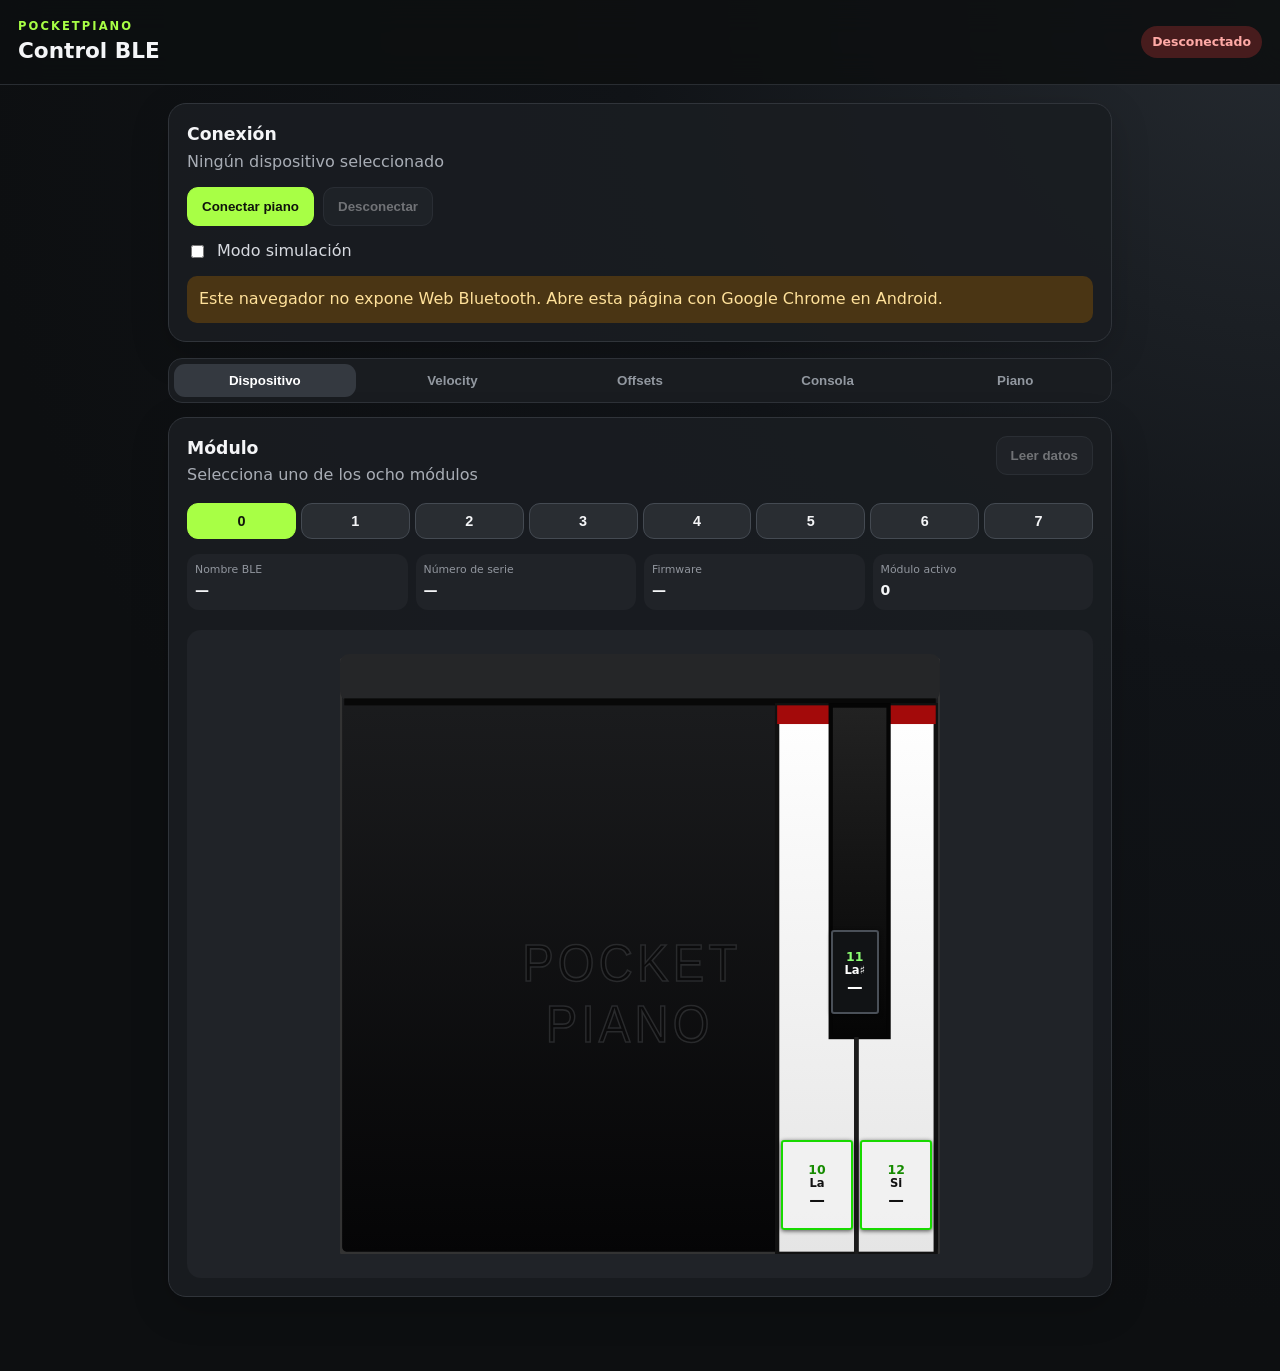
==== control/index.html @ 0e87c181 "Refresh app cache after velocity read fix" ====
<!doctype html>
<html lang="es">
<head>
  <meta charset="utf-8">
  <meta name="viewport" content="width=device-width,initial-scale=1,viewport-fit=cover">
  <meta http-equiv="Cache-Control" content="no-cache, no-store, must-revalidate">
  <meta http-equiv="Pragma" content="no-cache">
  <meta http-equiv="Expires" content="0">
  <meta name="theme-color" content="#15171a">
  <meta name="description" content="Configuración y diagnóstico de PocketPiano mediante Bluetooth LE">
  <link rel="manifest" href="manifest.webmanifest?v=20260716-23">
  <link rel="icon" href="icons/icon.svg?v=20260716-23" type="image/svg+xml">
  <link rel="stylesheet" href="styles.css?v=20260716-23">
  <link rel="stylesheet" href="key-overlay.css?v=20260716-23">
  <link rel="stylesheet" href="velocity-slider.css?v=20260716-23">
  <link rel="stylesheet" href="piano-fit.css?v=20260716-23">
  <link rel="stylesheet" href="piano-live.css?v=20260716-23">
  <title>PocketPiano Control</title>
</head>
<body>
<header class="topbar">
  <div><p class="eyebrow">POCKETPIANO</p><h1>Control BLE</h1></div>
  <span id="statusBadge" class="badge offline">Desconectado</span>
</header>
<main>
  <section class="card connection-card">
    <div><h2>Conexión</h2><p id="deviceInfo" class="muted">Ningún dispositivo seleccionado</p></div>
    <div class="button-row"><button id="connectBtn" class="primary">Conectar piano</button><button id="disconnectBtn" disabled>Desconectar</button></div>
    <label class="switch-row"><input id="simulatorToggle" type="checkbox"><span>Modo simulación</span></label>
    <div id="compatWarning" class="warning hidden"></div>
  </section>
  <nav class="tabs" aria-label="Secciones">
    <button class="tab active" data-tab="device">Dispositivo</button><button class="tab" data-tab="velocity">Velocity</button><button class="tab" data-tab="offsets">Offsets</button><button class="tab" data-tab="console">Consola</button><button class="tab" data-tab="piano">Piano</button>
  </nav>
  <section id="device" class="panel active">
    <div class="card">
      <div class="section-head"><div><h2>Módulo</h2><p class="muted">Selecciona uno de los ocho módulos</p></div><button id="readModuleBtn">Leer datos</button></div>
      <div id="moduleSelector" class="module-grid"><button class="module-button active">0</button><button class="module-button">1</button><button class="module-button">2</button><button class="module-button">3</button><button class="module-button">4</button><button class="module-button">5</button><button class="module-button">6</button><button class="module-button">7</button></div>
      <div class="info-grid">
        <div><span>Nombre BLE</span><strong id="deviceName">—</strong></div><div><span>Número de serie</span><strong id="serialNumber">—</strong></div><div><span>Firmware</span><strong id="firmwareVersion">—</strong></div><div><span>Módulo activo</span><strong id="activeModule">0</strong></div>
      </div>
      <figure class="module-octave">
        <div id="keyReadings" class="key-readings hidden" aria-label="Lecturas de las teclas del módulo"></div>
        <img id="moduleImage" src="assets/module-0.svg?v=20260716-23" width="600" height="600" alt="Módulo 0 PocketPiano">
      </figure>
    </div>
  </section>
  <section id="velocity" class="panel"><div class="card"><div class="section-head"><div><h2>Curvas de velocity</h2><p class="muted">Tiempos internos expresados en ms × 10 · rango 0–1200</p></div><div class="button-row"><button id="readVelocityBtn">Leer</button><button id="writeVelocityBtn" class="primary">Guardar</button></div></div><div class="velocity-wrap"><div><h3>Teclas blancas</h3><div id="whiteVelocity" class="field-list"></div></div><div><h3>Teclas negras</h3><div id="blackVelocity" class="field-list"></div></div></div></div></section>
  <section id="offsets" class="panel"><div class="card"><div class="section-head"><div><h2>Offset por tecla</h2><p class="muted">12 teclas del módulo seleccionado; rango entero de −32768 a 32767</p></div><div class="button-row"><button id="readOffsetsBtn">Leer</button><button id="writeOffsetsBtn" class="primary">Guardar</button></div></div><div id="offsetGrid" class="offset-grid"></div></div></section>
  <section id="console" class="panel"><div class="card"><div class="section-head"><div><h2>Consola BLE</h2><p class="muted">Registro de comandos y respuestas</p></div><button id="clearLogBtn">Limpiar</button></div><pre id="log"></pre></div></section>
  <section id="piano" class="panel"><div class="card"><div class="section-head"><div><h2>Piano completo</h2><p class="muted">Vista conjunta de los módulos 0 a 7 · iluminación MIDI en tiempo real</p></div></div><div class="piano-scroll"><div class="piano-modules"><figure class="piano-module"><figcaption>Módulo 0</figcaption><img src="assets/module-0.svg?v=20260716-23" alt="Módulo 0 PocketPiano"></figure><figure class="piano-module"><figcaption>Módulo 1</figcaption><img src="assets/module-octave.svg?v=20260716-23" alt="Módulo 1 PocketPiano"></figure><figure class="piano-module"><figcaption>Módulo 2</figcaption><img src="assets/module-octave.svg?v=20260716-23" alt="Módulo 2 PocketPiano"></figure><figure class="piano-module"><figcaption>Módulo 3</figcaption><img src="assets/module-octave.svg?v=20260716-23" alt="Módulo 3 PocketPiano"></figure><figure class="piano-module"><figcaption>Módulo 4</figcaption><img src="assets/module-octave.svg?v=20260716-23" alt="Módulo 4 PocketPiano"></figure><figure class="piano-module"><figcaption>Módulo 5</figcaption><img src="assets/module-octave.svg?v=20260716-23" alt="Módulo 5 PocketPiano"></figure><figure class="piano-module"><figcaption>Módulo 6</figcaption><img src="assets/module-octave.svg?v=20260716-23" alt="Módulo 6 PocketPiano"></figure><figure class="piano-module"><figcaption>Módulo 7</figcaption><img src="assets/module-octave.svg?v=20260716-23" alt="Módulo 7 PocketPiano"></figure></div></div></div></section>
</main>
<div id="toast" class="toast" role="status"></div>
<script src="piano-live.js?v=20260716-23"></script>
<script type="module" src="app-v3.js?v=20260716-23"></script>
</body>
</html>
---- control/styles.css ----
:root{font-family:Inter,system-ui,-apple-system,BlinkMacSystemFont,"Segoe UI",sans-serif;color:#f4f5f7;background:#0d0f11;line-height:1.4;font-synthesis:none}*{box-sizing:border-box}body{margin:0;min-height:100vh;background:radial-gradient(circle at top right,#252a30 0,#111418 35%,#0d0f11 70%);padding-bottom:40px}.topbar{position:sticky;top:0;z-index:5;display:flex;justify-content:space-between;align-items:center;padding:18px max(18px,env(safe-area-inset-left));background:rgba(13,15,17,.88);backdrop-filter:blur(16px);border-bottom:1px solid #292d32}.eyebrow{margin:0;color:#a8ff45;font-size:.72rem;font-weight:800;letter-spacing:.18em}.topbar h1{font-size:1.35rem;margin:2px 0 0}main{width:min(980px,100%);margin:auto;padding:18px}.card{background:rgba(26,29,33,.92);border:1px solid #30343a;border-radius:18px;padding:18px;box-shadow:0 12px 38px rgba(0,0,0,.18);margin-bottom:16px}.connection-card{display:grid;gap:14px}.muted{color:#a8adb5;margin:.25rem 0 0}.badge{font-size:.78rem;font-weight:750;padding:7px 11px;border-radius:999px}.badge.offline{color:#ffaaa6;background:#471c1d}.badge.online{color:#b9ff73;background:#213d17}.badge.busy{color:#ffe27c;background:#493c13}h2{font-size:1.08rem;margin:0}h3{margin:10px 0;color:#d8dbe0}.button-row{display:flex;gap:9px;flex-wrap:wrap}button{appearance:none;border:1px solid #444a52;border-radius:11px;background:#292d32;color:#f4f5f7;padding:11px 14px;font-weight:700;cursor:pointer}button:disabled{opacity:.4;cursor:not-allowed}button.primary{background:#a8ff45;color:#10140c;border-color:#a8ff45}.switch-row{display:flex;gap:10px;align-items:center;color:#d7dae0}.warning{padding:12px;border-radius:10px;background:#4a3514;color:#ffe19a}.hidden{display:none!important}.tabs{display:grid;grid-template-columns:repeat(5,1fr);gap:6px;margin-bottom:14px;background:#191c20;border:1px solid #2e3238;border-radius:14px;padding:5px}.tab{padding:9px 5px;border:0;background:transparent;color:#9298a0}.tab.active{background:#343940;color:#fff}.panel{display:none}.panel.active{display:block}.section-head{display:flex;justify-content:space-between;gap:16px;align-items:start;margin-bottom:17px}.module-grid{display:grid;grid-template-columns:repeat(8,minmax(0,1fr));gap:5px;margin:15px 0}.module-button{min-width:0;padding:9px 2px;font-size:.9rem}.module-button.active{background:#a8ff45;color:#10140c;border-color:#a8ff45}.info-grid{display:grid;grid-template-columns:repeat(4,minmax(0,1fr));gap:8px}.info-grid div{min-width:0;background:#202328;border-radius:12px;padding:10px 8px}.info-grid span{display:block;color:#91969e;font-size:.68rem;line-height:1.15;white-space:nowrap}.info-grid strong{display:block;margin-top:4px;overflow:hidden;text-overflow:ellipsis;white-space:nowrap;font-size:.88rem}.module-octave{margin:20px 0 0;display:flex;flex-direction:column;justify-content:center;align-items:center;padding:24px;background:#202328;border-radius:14px;overflow:hidden}.key-readings{width:min(100%,600px);display:grid;grid-template-columns:repeat(12,minmax(0,1fr));gap:3px;margin-bottom:10px}.key-reading{min-width:0;display:flex;flex-direction:column;align-items:center;justify-content:center;padding:5px 1px;border-radius:7px;background:#2b2f35;border:1px solid #3b4149;text-align:center}.key-reading strong{font-size:.72rem;line-height:1;color:#a8ff45}.key-reading span{font-size:.66rem;line-height:1.15;margin-top:3px;white-space:nowrap}.key-reading output{font-size:.68rem;line-height:1.1;margin-top:3px;color:#fff;font-variant-numeric:tabular-nums;overflow:hidden;text-overflow:ellipsis;max-width:100%}.key-reading.black-note{background:#121417;border-color:#4a5058}.module-octave img{display:block;width:600px;max-width:100%;height:600px;max-height:none;aspect-ratio:1/1;object-fit:contain}.velocity-wrap{display:grid;grid-template-columns:1fr;gap:24px}.field-list{display:grid;gap:8px}.number-field{display:grid;grid-template-columns:1fr 110px;align-items:center;gap:10px;background:#202328;padding:9px 11px;border-radius:11px}.number-field label{font-size:.9rem}.number-field small{display:block;color:#878d95}.number-field input,.offset-item input{width:100%;border:1px solid #454b53;background:#121518;color:#fff;border-radius:8px;padding:9px;font-size:1rem;text-align:right}.offset-grid{display:grid;grid-template-columns:repeat(3,1fr);gap:9px}.offset-item{background:#202328;border-radius:11px;padding:10px}.offset-item label{display:flex;justify-content:space-between;margin-bottom:7px}.offset-item output{color:#939aa3}.piano-scroll{overflow-x:auto;padding-bottom:8px}.piano-modules{display:grid;grid-template-columns:repeat(8,minmax(150px,1fr));gap:8px;min-width:1260px}.piano-module{margin:0;background:#202328;border:1px solid #343941;border-radius:12px;padding:8px}.piano-module figcaption{text-align:center;font-weight:800;margin-bottom:6px;color:#a8ff45}.piano-module img{display:block;width:100%;aspect-ratio:1/1;object-fit:contain}pre{white-space:pre-wrap;overflow:auto;min-height:250px;max-height:55vh;background:#080a0c;border-radius:12px;padding:14px;color:#b9ff73;font-size:.8rem}.toast{position:fixed;bottom:20px;left:50%;transform:translate(-50%,100px);background:#f6f7f8;color:#111;padding:11px 16px;border-radius:12px;box-shadow:0 10px 30px #0008;opacity:0;transition:.25s;z-index:10;max-width:90%;text-align:center}.toast.show{transform:translate(-50%,0);opacity:1}@media(max-width:700px){.offset-grid{grid-template-columns:repeat(2,1fr)}.section-head{display:grid}.tabs{position:sticky;top:83px;z-index:4}.tab{font-size:.72rem;padding:8px 2px}.module-grid{grid-template-columns:repeat(8,minmax(0,1fr));gap:3px}.module-button{padding:8px 0;font-size:.82rem;border-radius:8px}.info-grid{grid-template-columns:repeat(4,minmax(0,1fr));gap:4px}.info-grid div{padding:8px 4px;border-radius:8px}.info-grid span{font-size:.58rem}.info-grid strong{font-size:.74rem}.module-octave{padding:10px}.module-octave img{width:600px;height:auto;max-width:100%}.key-readings{width:min(100%,600px);gap:2px;margin-bottom:7px}.key-reading{padding:4px 0;border-radius:5px}.key-reading strong{font-size:.61rem}.key-reading span{font-size:.54rem}.key-reading output{font-size:.56rem}.piano-modules{grid-template-columns:repeat(8,135px);min-width:1136px}}
/* Velocity: dos filas horizontales, valor arriba y textos debajo */
.velocity-wrap>div{min-width:0;overflow:hidden}.velocity-wrap h3{margin-bottom:10px}.velocity-wrap .field-list{grid-template-columns:repeat(9,minmax(82px,1fr));gap:8px;overflow-x:auto;padding-bottom:6px}.velocity-wrap .number-field{display:flex;flex-direction:column;align-items:stretch;justify-content:flex-start;gap:7px;min-width:82px;padding:8px 6px;text-align:center}.velocity-wrap .number-field input{order:-1;width:100%;text-align:center;padding:10px 4px;font-weight:800}.velocity-wrap .number-field label{font-size:.72rem;line-height:1.15;text-align:center}.velocity-wrap .number-field small{margin-top:3px;font-size:.65rem;line-height:1.1}@media(max-width:700px){.velocity-wrap .field-list{grid-template-columns:repeat(9,82px)}.velocity-wrap .number-field{min-width:82px}}
---- control/key-overlay.css ----
.module-octave{position:relative}
.key-readings{position:absolute;z-index:2;left:50%;top:50%;transform:translate(-50%,-50%);width:min(calc(100% - 48px),600px);height:auto;aspect-ratio:1/1;display:block;margin:0;pointer-events:none}
.key-reading{position:absolute;display:flex;flex-direction:column;align-items:center;justify-content:center;gap:2px;padding:3px 2px;border:2px solid #18d900;border-radius:3px;background:rgba(16,18,20,.84);color:#fff;text-align:center;box-shadow:0 1px 4px rgba(0,0,0,.65);overflow:hidden}
.key-reading strong,.key-reading span,.key-reading output{display:block;margin:0;max-width:100%;overflow:hidden;text-overflow:ellipsis;white-space:nowrap;line-height:1;font-variant-numeric:tabular-nums}
.key-reading strong{font-size:clamp(.52rem,1.5vw,.78rem);font-weight:800;color:#8cff73}
.key-reading span{font-size:clamp(.5rem,1.35vw,.72rem);font-weight:700}
.key-reading output{font-size:clamp(.62rem,1.8vw,.98rem);font-weight:850;color:#fff}
.key-reading.white-note{top:81%;width:12%;height:15%;background:rgba(242,242,242,.9);color:#111}
.key-reading.white-note strong{color:#168b00}
.key-reading.white-note output{color:#111}
.key-reading.black-note{top:46%;width:8%;height:14%;background:rgba(18,20,22,.92)}
.key-reading:nth-child(1){left:2.5%}
.key-reading:nth-child(2){left:12%}
.key-reading:nth-child(3){left:16.5%}
.key-reading:nth-child(4){left:26%}
.key-reading:nth-child(5){left:30.5%}
.key-reading:nth-child(6){left:44.5%}
.key-reading:nth-child(7){left:54%}
.key-reading:nth-child(8){left:58.5%}
.key-reading:nth-child(9){left:68%}
.key-reading:nth-child(10){left:72.5%}
.key-reading:nth-child(11){left:82%}
.key-reading:nth-child(12){left:86.5%}
.key-readings.module-zero .key-reading[data-key="10"]{left:73.5%;top:81%;width:12%;height:15%}
.key-readings.module-zero .key-reading[data-key="11"]{left:81.8%;top:46%;width:8%;height:14%}
.key-readings.module-zero .key-reading[data-key="12"]{left:86.7%;top:81%;width:12%;height:15%}
@media(max-width:700px){.key-readings{width:min(calc(100% - 20px),600px)}.key-reading{border-width:1px;gap:1px;padding:2px 1px}.key-reading strong{font-size:clamp(.42rem,2vw,.62rem)}.key-reading span{font-size:clamp(.4rem,1.8vw,.58rem)}.key-reading output{font-size:clamp(.5rem,2.25vw,.72rem)}}
---- control/velocity-slider.css ----
.velocity-wrap .number-field.with-slider{min-height:270px;justify-content:flex-end}.velocity-slider-wrap{height:150px;display:flex;align-items:center;justify-content:center;margin-bottom:2px}.velocity-slider{width:138px;height:30px;transform:rotate(-90deg);accent-color:#a8ff45;cursor:pointer}.velocity-slider::-webkit-slider-runnable-track{height:7px;border-radius:999px;background:#111418;border:1px solid #4c535c}.velocity-slider::-webkit-slider-thumb{-webkit-appearance:none;appearance:none;width:30px;height:18px;margin-top:-6px;border-radius:5px;border:2px solid #101215;background:linear-gradient(#f7f9fb,#aeb6bf);box-shadow:0 2px 5px #0009}.velocity-slider::-moz-range-track{height:7px;border-radius:999px;background:#111418;border:1px solid #4c535c}.velocity-slider::-moz-range-thumb{width:30px;height:18px;border-radius:5px;border:2px solid #101215;background:linear-gradient(#f7f9fb,#aeb6bf);box-shadow:0 2px 5px #0009}.velocity-wrap .number-field.with-slider>input[type=number]{order:0}@media(max-width:700px){.velocity-wrap .number-field.with-slider{min-height:250px}.velocity-slider-wrap{height:135px}.velocity-slider{width:124px}}
---- control/piano-fit.css ----
.piano-scroll{overflow-x:hidden;padding-bottom:0;width:100%}
.piano-modules{display:grid;grid-template-columns:repeat(8,minmax(0,1fr));gap:clamp(2px,.7vw,8px);min-width:0;width:100%}
.piano-module{min-width:0;padding:clamp(2px,.6vw,8px);border-radius:clamp(4px,.8vw,12px)}
.piano-module figcaption{margin-bottom:clamp(2px,.5vw,6px);font-size:clamp(.45rem,1.15vw,.85rem);white-space:nowrap;overflow:hidden;text-overflow:ellipsis}
.piano-module img{display:block;width:100%;height:auto;aspect-ratio:1/1;object-fit:contain}
@media(max-width:700px){.piano-modules{grid-template-columns:repeat(8,minmax(0,1fr));gap:2px;min-width:0}.piano-module{padding:2px;border-radius:5px}.piano-module figcaption{font-size:.48rem;margin-bottom:2px}}
---- control/piano-live.css ----
.piano-module{position:relative}.piano-key-layer{position:absolute;left:clamp(2px,.6vw,8px);right:clamp(2px,.6vw,8px);top:calc(clamp(.45rem,1.15vw,.85rem) + clamp(12px,2vw,22px));bottom:clamp(2px,.6vw,8px);display:grid;grid-template-columns:repeat(12,minmax(0,1fr));z-index:2;pointer-events:auto}.piano-module:first-child .piano-key-layer{grid-template-columns:repeat(3,minmax(0,1fr));left:58%;right:clamp(2px,.6vw,8px)}.piano-live-key{position:relative;min-width:0;height:100%;padding:0;border:0;border-radius:0;background:transparent;opacity:0;cursor:pointer;touch-action:none}.piano-live-key.active{opacity:calc(.42 + var(--midi-strength,.6)*.5);background:rgba(168,255,69,.72);box-shadow:0 0 calc(5px + 8px*var(--midi-strength,.6)) #a8ff45,0 0 calc(12px + 18px*var(--midi-strength,.6)) rgba(168,255,69,.9);animation:piano-key-pulse .5s ease-in-out infinite alternate}.piano-live-key.black.active{background:rgba(84,220,255,.78);box-shadow:0 0 calc(5px + 8px*var(--midi-strength,.6)) #54dcff,0 0 calc(12px + 18px*var(--midi-strength,.6)) rgba(84,220,255,.95)}.key-reading{transition:background-color .08s ease,box-shadow .08s ease,transform .08s ease}.key-reading.midi-active{background:rgba(168,255,69,calc(.2 + var(--midi-strength,.6)*.45));box-shadow:0 0 calc(5px + 10px*var(--midi-strength,.6)) rgba(168,255,69,.9);transform:translateY(-2px)}.key-reading.black-note.midi-active{background:rgba(84,220,255,calc(.24 + var(--midi-strength,.6)*.48));box-shadow:0 0 calc(5px + 10px*var(--midi-strength,.6)) rgba(84,220,255,.95)}.key-reading.midi-active output{font-weight:800;filter:brightness(1.25)}@keyframes piano-key-pulse{from{filter:brightness(1)}to{filter:brightness(1.35)}}@media(max-width:700px){.piano-key-layer{left:2px;right:2px;top:calc(.48rem + 8px);bottom:2px}.piano-module:first-child .piano-key-layer{left:58%;right:2px}.piano-live-key.active{box-shadow:0 0 4px #a8ff45,0 0 8px rgba(168,255,69,.8)}}
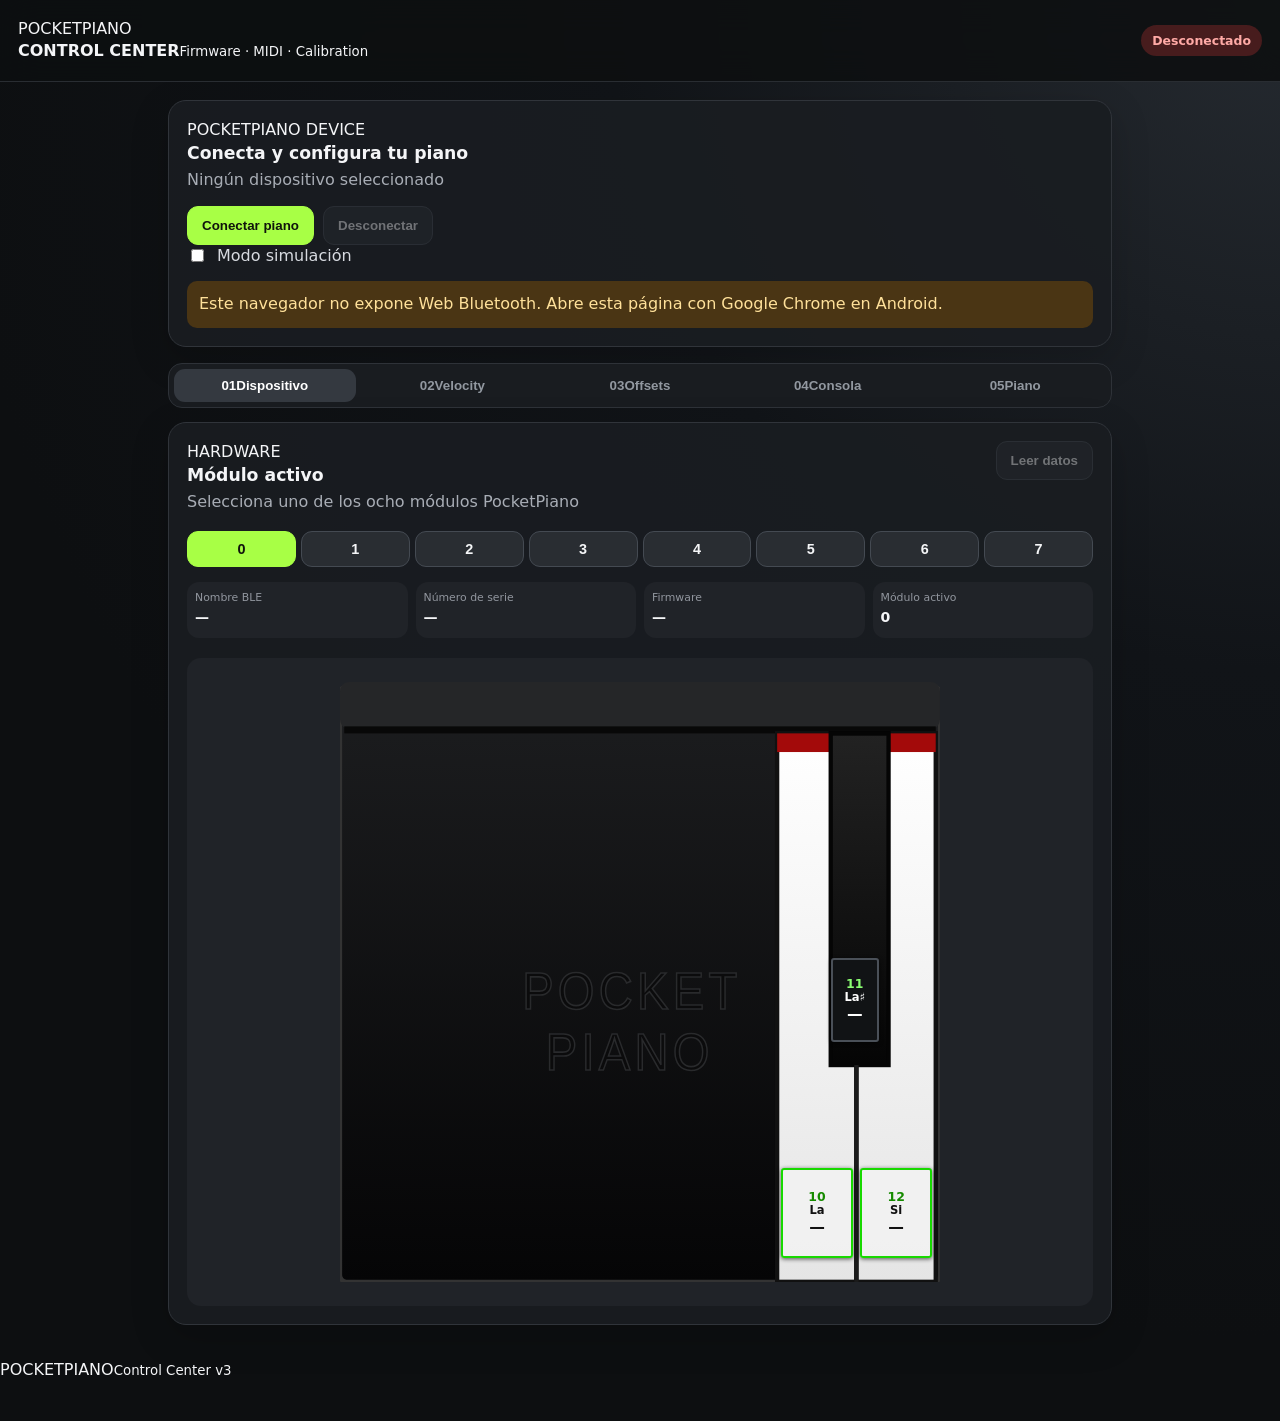
==== commit 0ec95f38: "Create PocketPiano branded v3 interface" ====
--- a/control/index.html
+++ b/control/index.html
@@ -6,52 +6,47 @@
   <meta http-equiv="Cache-Control" content="no-cache, no-store, must-revalidate">
   <meta http-equiv="Pragma" content="no-cache">
   <meta http-equiv="Expires" content="0">
-  <meta name="theme-color" content="#15171a">
-  <meta name="description" content="Configuración y diagnóstico de PocketPiano mediante Bluetooth LE">
-  <link rel="manifest" href="manifest.webmanifest?v=20260716-23">
-  <link rel="icon" href="icons/icon.svg?v=20260716-23" type="image/svg+xml">
-  <link rel="stylesheet" href="styles.css?v=20260716-23">
-  <link rel="stylesheet" href="key-overlay.css?v=20260716-23">
-  <link rel="stylesheet" href="velocity-slider.css?v=20260716-23">
-  <link rel="stylesheet" href="piano-fit.css?v=20260716-23">
-  <link rel="stylesheet" href="piano-live.css?v=20260716-23">
-  <title>PocketPiano Control</title>
+  <meta name="theme-color" content="#050505">
+  <meta name="description" content="PocketPiano Control Center · configuración, calibración y diagnóstico Bluetooth LE">
+  <link rel="manifest" href="manifest.webmanifest?v=20260717-v3">
+  <link rel="icon" href="icons/icon.svg?v=20260717-v3" type="image/svg+xml">
+  <link rel="stylesheet" href="styles.css?v=20260717-v3">
+  <link rel="stylesheet" href="key-overlay.css?v=20260717-v3">
+  <link rel="stylesheet" href="velocity-slider.css?v=20260717-v3">
+  <link rel="stylesheet" href="piano-fit.css?v=20260717-v3">
+  <link rel="stylesheet" href="piano-live.css?v=20260717-v3">
+  <title>PocketPiano Control Center</title>
 </head>
 <body>
 <header class="topbar">
-  <div><p class="eyebrow">POCKETPIANO</p><h1>Control BLE</h1></div>
+  <div class="brand-lockup" aria-label="PocketPiano">
+    <div class="brand-wordmark"><span>POCKET</span><span>PIANO</span></div>
+    <div class="brand-copy"><strong>CONTROL CENTER</strong><small>Firmware · MIDI · Calibration</small></div>
+  </div>
   <span id="statusBadge" class="badge offline">Desconectado</span>
 </header>
 <main>
-  <section class="card connection-card">
-    <div><h2>Conexión</h2><p id="deviceInfo" class="muted">Ningún dispositivo seleccionado</p></div>
-    <div class="button-row"><button id="connectBtn" class="primary">Conectar piano</button><button id="disconnectBtn" disabled>Desconectar</button></div>
-    <label class="switch-row"><input id="simulatorToggle" type="checkbox"><span>Modo simulación</span></label>
+  <section class="card connection-card hero-card">
+    <div class="connection-copy"><span class="section-kicker">POCKETPIANO DEVICE</span><h2>Conecta y configura tu piano</h2><p id="deviceInfo" class="muted">Ningún dispositivo seleccionado</p></div>
+    <div class="connection-actions"><div class="button-row"><button id="connectBtn" class="primary">Conectar piano</button><button id="disconnectBtn" disabled>Desconectar</button></div><label class="switch-row"><input id="simulatorToggle" type="checkbox"><span>Modo simulación</span></label></div>
     <div id="compatWarning" class="warning hidden"></div>
   </section>
   <nav class="tabs" aria-label="Secciones">
-    <button class="tab active" data-tab="device">Dispositivo</button><button class="tab" data-tab="velocity">Velocity</button><button class="tab" data-tab="offsets">Offsets</button><button class="tab" data-tab="console">Consola</button><button class="tab" data-tab="piano">Piano</button>
+    <button class="tab active" data-tab="device"><span>01</span>Dispositivo</button>
+    <button class="tab" data-tab="velocity"><span>02</span>Velocity</button>
+    <button class="tab" data-tab="offsets"><span>03</span>Offsets</button>
+    <button class="tab" data-tab="console"><span>04</span>Consola</button>
+    <button class="tab" data-tab="piano"><span>05</span>Piano</button>
   </nav>
-  <section id="device" class="panel active">
-    <div class="card">
-      <div class="section-head"><div><h2>Módulo</h2><p class="muted">Selecciona uno de los ocho módulos</p></div><button id="readModuleBtn">Leer datos</button></div>
-      <div id="moduleSelector" class="module-grid"><button class="module-button active">0</button><button class="module-button">1</button><button class="module-button">2</button><button class="module-button">3</button><button class="module-button">4</button><button class="module-button">5</button><button class="module-button">6</button><button class="module-button">7</button></div>
-      <div class="info-grid">
-        <div><span>Nombre BLE</span><strong id="deviceName">—</strong></div><div><span>Número de serie</span><strong id="serialNumber">—</strong></div><div><span>Firmware</span><strong id="firmwareVersion">—</strong></div><div><span>Módulo activo</span><strong id="activeModule">0</strong></div>
-      </div>
-      <figure class="module-octave">
-        <div id="keyReadings" class="key-readings hidden" aria-label="Lecturas de las teclas del módulo"></div>
-        <img id="moduleImage" src="assets/module-0.svg?v=20260716-23" width="600" height="600" alt="Módulo 0 PocketPiano">
-      </figure>
-    </div>
-  </section>
-  <section id="velocity" class="panel"><div class="card"><div class="section-head"><div><h2>Curvas de velocity</h2><p class="muted">Tiempos internos expresados en ms × 10 · rango 0–1200</p></div><div class="button-row"><button id="readVelocityBtn">Leer</button><button id="writeVelocityBtn" class="primary">Guardar</button></div></div><div class="velocity-wrap"><div><h3>Teclas blancas</h3><div id="whiteVelocity" class="field-list"></div></div><div><h3>Teclas negras</h3><div id="blackVelocity" class="field-list"></div></div></div></div></section>
-  <section id="offsets" class="panel"><div class="card"><div class="section-head"><div><h2>Offset por tecla</h2><p class="muted">12 teclas del módulo seleccionado; rango entero de −32768 a 32767</p></div><div class="button-row"><button id="readOffsetsBtn">Leer</button><button id="writeOffsetsBtn" class="primary">Guardar</button></div></div><div id="offsetGrid" class="offset-grid"></div></div></section>
-  <section id="console" class="panel"><div class="card"><div class="section-head"><div><h2>Consola BLE</h2><p class="muted">Registro de comandos y respuestas</p></div><button id="clearLogBtn">Limpiar</button></div><pre id="log"></pre></div></section>
-  <section id="piano" class="panel"><div class="card"><div class="section-head"><div><h2>Piano completo</h2><p class="muted">Vista conjunta de los módulos 0 a 7 · iluminación MIDI en tiempo real</p></div></div><div class="piano-scroll"><div class="piano-modules"><figure class="piano-module"><figcaption>Módulo 0</figcaption><img src="assets/module-0.svg?v=20260716-23" alt="Módulo 0 PocketPiano"></figure><figure class="piano-module"><figcaption>Módulo 1</figcaption><img src="assets/module-octave.svg?v=20260716-23" alt="Módulo 1 PocketPiano"></figure><figure class="piano-module"><figcaption>Módulo 2</figcaption><img src="assets/module-octave.svg?v=20260716-23" alt="Módulo 2 PocketPiano"></figure><figure class="piano-module"><figcaption>Módulo 3</figcaption><img src="assets/module-octave.svg?v=20260716-23" alt="Módulo 3 PocketPiano"></figure><figure class="piano-module"><figcaption>Módulo 4</figcaption><img src="assets/module-octave.svg?v=20260716-23" alt="Módulo 4 PocketPiano"></figure><figure class="piano-module"><figcaption>Módulo 5</figcaption><img src="assets/module-octave.svg?v=20260716-23" alt="Módulo 5 PocketPiano"></figure><figure class="piano-module"><figcaption>Módulo 6</figcaption><img src="assets/module-octave.svg?v=20260716-23" alt="Módulo 6 PocketPiano"></figure><figure class="piano-module"><figcaption>Módulo 7</figcaption><img src="assets/module-octave.svg?v=20260716-23" alt="Módulo 7 PocketPiano"></figure></div></div></div></section>
+  <section id="device" class="panel active"><div class="card"><div class="section-head"><div><span class="section-kicker">HARDWARE</span><h2>Módulo activo</h2><p class="muted">Selecciona uno de los ocho módulos PocketPiano</p></div><button id="readModuleBtn">Leer datos</button></div><div id="moduleSelector" class="module-grid"><button class="module-button active">0</button><button class="module-button">1</button><button class="module-button">2</button><button class="module-button">3</button><button class="module-button">4</button><button class="module-button">5</button><button class="module-button">6</button><button class="module-button">7</button></div><div class="info-grid"><div><span>Nombre BLE</span><strong id="deviceName">—</strong></div><div><span>Número de serie</span><strong id="serialNumber">—</strong></div><div><span>Firmware</span><strong id="firmwareVersion">—</strong></div><div><span>Módulo activo</span><strong id="activeModule">0</strong></div></div><figure class="module-octave"><div id="keyReadings" class="key-readings hidden" aria-label="Lecturas de las teclas del módulo"></div><img id="moduleImage" src="assets/module-0.svg?v=20260717-v3" width="600" height="600" alt="Módulo 0 PocketPiano"></figure></div></section>
+  <section id="velocity" class="panel"><div class="card"><div class="section-head"><div><span class="section-kicker">RESPONSE CURVE</span><h2>Curvas de velocity</h2><p class="muted">Tiempos internos en ms × 10 · rango 0–1200</p></div><div class="button-row"><button id="readVelocityBtn">Leer</button><button id="writeVelocityBtn" class="primary">Guardar</button></div></div><div class="velocity-wrap"><div><h3>Teclas blancas</h3><div id="whiteVelocity" class="field-list"></div></div><div><h3>Teclas negras</h3><div id="blackVelocity" class="field-list"></div></div></div></div></section>
+  <section id="offsets" class="panel"><div class="card"><div class="section-head"><div><span class="section-kicker">CALIBRATION</span><h2>Offset por tecla</h2><p class="muted">12 teclas del módulo seleccionado</p></div><div class="button-row"><button id="readOffsetsBtn">Leer</button><button id="writeOffsetsBtn" class="primary">Guardar</button></div></div><div id="offsetGrid" class="offset-grid"></div></div></section>
+  <section id="console" class="panel"><div class="card console-card"><div class="section-head"><div><span class="section-kicker">DIAGNOSTICS</span><h2>Consola BLE</h2><p class="muted">Registro en tiempo real de comandos y respuestas</p></div><div class="button-row"><button id="consoleReadVelocityBtn" onclick="document.getElementById('readVelocityBtn').click()">Leer Velocity</button><button id="clearLogBtn">Limpiar</button></div></div><pre id="log"></pre></div></section>
+  <section id="piano" class="panel"><div class="card"><div class="section-head"><div><span class="section-kicker">LIVE MIDI</span><h2>Piano completo</h2><p class="muted">Módulos 0 a 7 · iluminación MIDI en tiempo real</p></div></div><div class="piano-scroll"><div class="piano-modules"><figure class="piano-module"><figcaption>Módulo 0</figcaption><img src="assets/module-0.svg?v=20260717-v3" alt="Módulo 0 PocketPiano"></figure><figure class="piano-module"><figcaption>Módulo 1</figcaption><img src="assets/module-octave.svg?v=20260717-v3" alt="Módulo 1 PocketPiano"></figure><figure class="piano-module"><figcaption>Módulo 2</figcaption><img src="assets/module-octave.svg?v=20260717-v3" alt="Módulo 2 PocketPiano"></figure><figure class="piano-module"><figcaption>Módulo 3</figcaption><img src="assets/module-octave.svg?v=20260717-v3" alt="Módulo 3 PocketPiano"></figure><figure class="piano-module"><figcaption>Módulo 4</figcaption><img src="assets/module-octave.svg?v=20260717-v3" alt="Módulo 4 PocketPiano"></figure><figure class="piano-module"><figcaption>Módulo 5</figcaption><img src="assets/module-octave.svg?v=20260717-v3" alt="Módulo 5 PocketPiano"></figure><figure class="piano-module"><figcaption>Módulo 6</figcaption><img src="assets/module-octave.svg?v=20260717-v3" alt="Módulo 6 PocketPiano"></figure><figure class="piano-module"><figcaption>Módulo 7</figcaption><img src="assets/module-octave.svg?v=20260717-v3" alt="Módulo 7 PocketPiano"></figure></div></div></div></section>
 </main>
+<footer class="app-footer"><span>POCKETPIANO</span><small>Control Center v3</small></footer>
 <div id="toast" class="toast" role="status"></div>
-<script src="piano-live.js?v=20260716-23"></script>
-<script type="module" src="app-v3.js?v=20260716-23"></script>
+<script src="piano-live.js?v=20260717-v3"></script>
+<script type="module" src="app-v3.js?v=20260717-v3"></script>
 </body>
 </html>
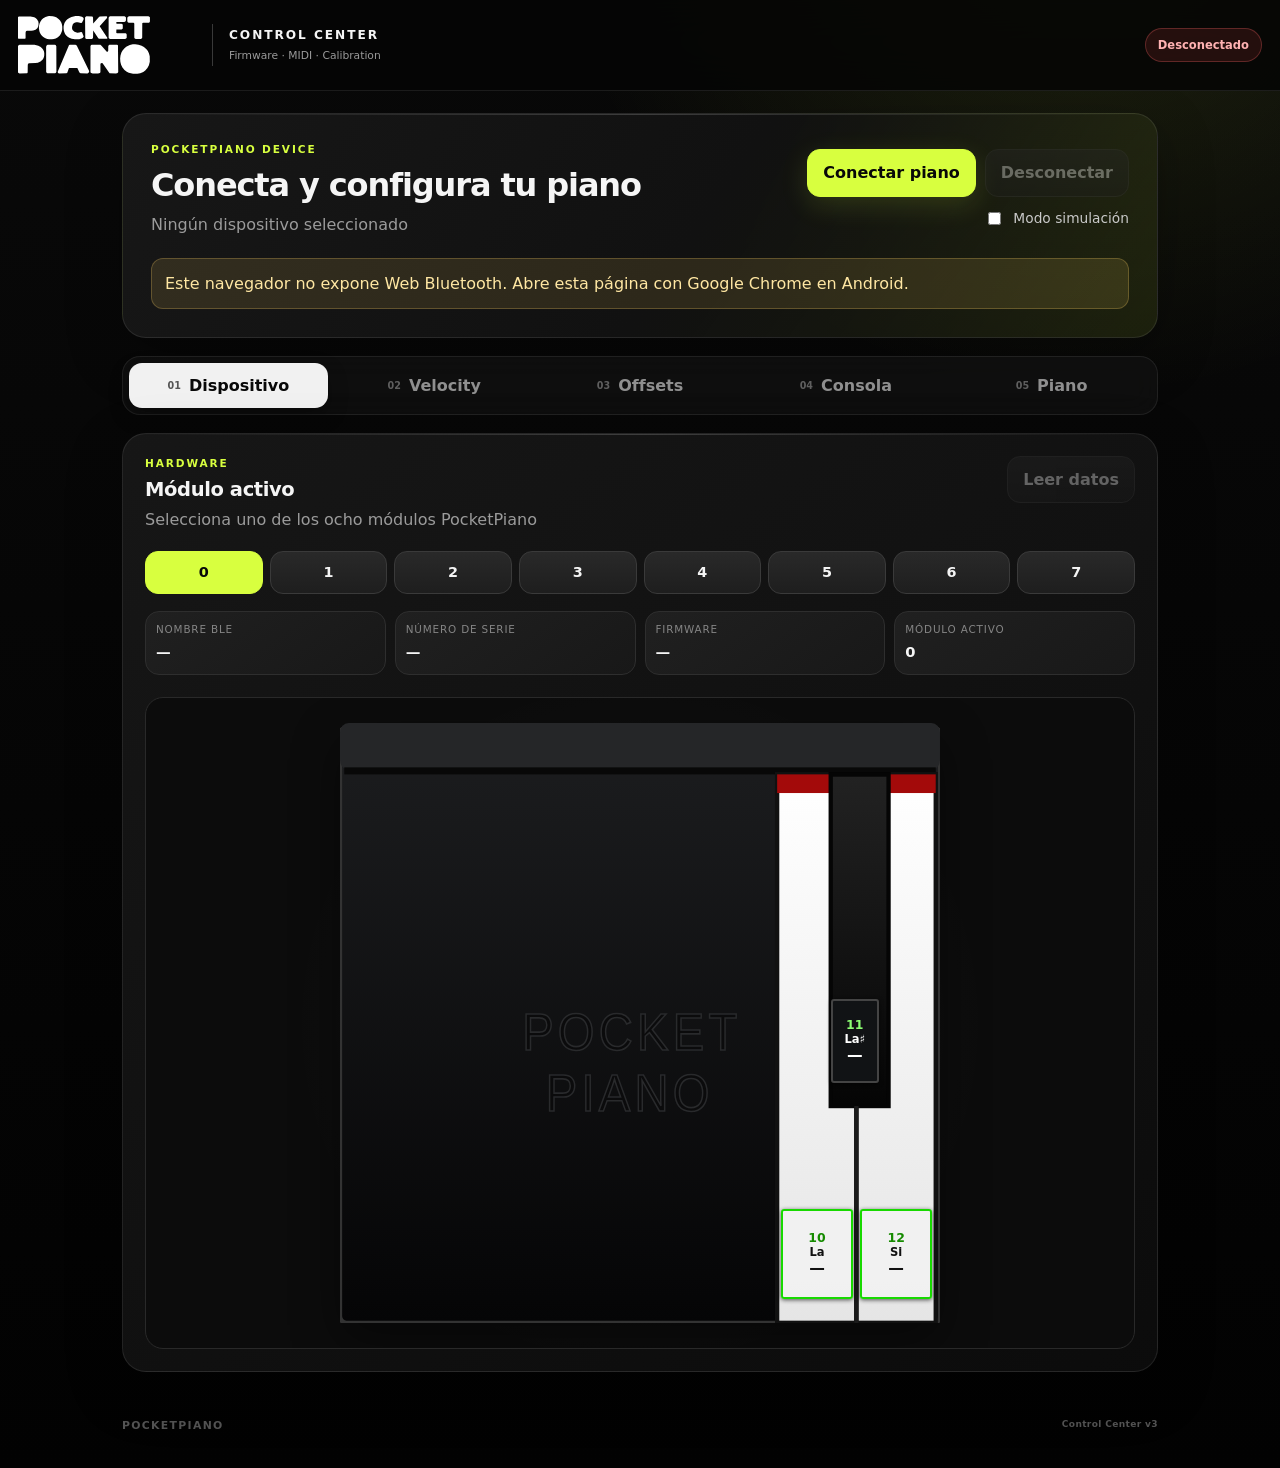
==== commit 934572f7: "Use optimized PocketPiano logo in v3 header" ====
--- a/control/index.html
+++ b/control/index.html
@@ -8,19 +8,20 @@
   <meta http-equiv="Expires" content="0">
   <meta name="theme-color" content="#050505">
   <meta name="description" content="PocketPiano Control Center · configuración, calibración y diagnóstico Bluetooth LE">
-  <link rel="manifest" href="manifest.webmanifest?v=20260717-v3">
-  <link rel="icon" href="icons/icon.svg?v=20260717-v3" type="image/svg+xml">
-  <link rel="stylesheet" href="styles.css?v=20260717-v3">
-  <link rel="stylesheet" href="key-overlay.css?v=20260717-v3">
-  <link rel="stylesheet" href="velocity-slider.css?v=20260717-v3">
-  <link rel="stylesheet" href="piano-fit.css?v=20260717-v3">
-  <link rel="stylesheet" href="piano-live.css?v=20260717-v3">
+  <link rel="manifest" href="manifest.webmanifest?v=20260717-v3-logo1">
+  <link rel="icon" href="icons/icon.svg?v=20260717-v3-logo1" type="image/svg+xml">
+  <link rel="stylesheet" href="styles.css?v=20260717-v3-logo1">
+  <link rel="stylesheet" href="logo-brand.css?v=20260717-v3-logo1">
+  <link rel="stylesheet" href="key-overlay.css?v=20260717-v3-logo1">
+  <link rel="stylesheet" href="velocity-slider.css?v=20260717-v3-logo1">
+  <link rel="stylesheet" href="piano-fit.css?v=20260717-v3-logo1">
+  <link rel="stylesheet" href="piano-live.css?v=20260717-v3-logo1">
   <title>PocketPiano Control Center</title>
 </head>
 <body>
 <header class="topbar">
   <div class="brand-lockup" aria-label="PocketPiano">
-    <div class="brand-wordmark"><span>POCKET</span><span>PIANO</span></div>
+    <img class="brand-logo" src="assets/pocketpiano-logo.svg?v=20260717-v3-logo1" alt="PocketPiano">
     <div class="brand-copy"><strong>CONTROL CENTER</strong><small>Firmware · MIDI · Calibration</small></div>
   </div>
   <span id="statusBadge" class="badge offline">Desconectado</span>
@@ -38,15 +39,15 @@
     <button class="tab" data-tab="console"><span>04</span>Consola</button>
     <button class="tab" data-tab="piano"><span>05</span>Piano</button>
   </nav>
-  <section id="device" class="panel active"><div class="card"><div class="section-head"><div><span class="section-kicker">HARDWARE</span><h2>Módulo activo</h2><p class="muted">Selecciona uno de los ocho módulos PocketPiano</p></div><button id="readModuleBtn">Leer datos</button></div><div id="moduleSelector" class="module-grid"><button class="module-button active">0</button><button class="module-button">1</button><button class="module-button">2</button><button class="module-button">3</button><button class="module-button">4</button><button class="module-button">5</button><button class="module-button">6</button><button class="module-button">7</button></div><div class="info-grid"><div><span>Nombre BLE</span><strong id="deviceName">—</strong></div><div><span>Número de serie</span><strong id="serialNumber">—</strong></div><div><span>Firmware</span><strong id="firmwareVersion">—</strong></div><div><span>Módulo activo</span><strong id="activeModule">0</strong></div></div><figure class="module-octave"><div id="keyReadings" class="key-readings hidden" aria-label="Lecturas de las teclas del módulo"></div><img id="moduleImage" src="assets/module-0.svg?v=20260717-v3" width="600" height="600" alt="Módulo 0 PocketPiano"></figure></div></section>
+  <section id="device" class="panel active"><div class="card"><div class="section-head"><div><span class="section-kicker">HARDWARE</span><h2>Módulo activo</h2><p class="muted">Selecciona uno de los ocho módulos PocketPiano</p></div><button id="readModuleBtn">Leer datos</button></div><div id="moduleSelector" class="module-grid"><button class="module-button active">0</button><button class="module-button">1</button><button class="module-button">2</button><button class="module-button">3</button><button class="module-button">4</button><button class="module-button">5</button><button class="module-button">6</button><button class="module-button">7</button></div><div class="info-grid"><div><span>Nombre BLE</span><strong id="deviceName">—</strong></div><div><span>Número de serie</span><strong id="serialNumber">—</strong></div><div><span>Firmware</span><strong id="firmwareVersion">—</strong></div><div><span>Módulo activo</span><strong id="activeModule">0</strong></div></div><figure class="module-octave"><div id="keyReadings" class="key-readings hidden" aria-label="Lecturas de las teclas del módulo"></div><img id="moduleImage" src="assets/module-0.svg?v=20260717-v3-logo1" width="600" height="600" alt="Módulo 0 PocketPiano"></figure></div></section>
   <section id="velocity" class="panel"><div class="card"><div class="section-head"><div><span class="section-kicker">RESPONSE CURVE</span><h2>Curvas de velocity</h2><p class="muted">Tiempos internos en ms × 10 · rango 0–1200</p></div><div class="button-row"><button id="readVelocityBtn">Leer</button><button id="writeVelocityBtn" class="primary">Guardar</button></div></div><div class="velocity-wrap"><div><h3>Teclas blancas</h3><div id="whiteVelocity" class="field-list"></div></div><div><h3>Teclas negras</h3><div id="blackVelocity" class="field-list"></div></div></div></div></section>
   <section id="offsets" class="panel"><div class="card"><div class="section-head"><div><span class="section-kicker">CALIBRATION</span><h2>Offset por tecla</h2><p class="muted">12 teclas del módulo seleccionado</p></div><div class="button-row"><button id="readOffsetsBtn">Leer</button><button id="writeOffsetsBtn" class="primary">Guardar</button></div></div><div id="offsetGrid" class="offset-grid"></div></div></section>
   <section id="console" class="panel"><div class="card console-card"><div class="section-head"><div><span class="section-kicker">DIAGNOSTICS</span><h2>Consola BLE</h2><p class="muted">Registro en tiempo real de comandos y respuestas</p></div><div class="button-row"><button id="consoleReadVelocityBtn" onclick="document.getElementById('readVelocityBtn').click()">Leer Velocity</button><button id="clearLogBtn">Limpiar</button></div></div><pre id="log"></pre></div></section>
-  <section id="piano" class="panel"><div class="card"><div class="section-head"><div><span class="section-kicker">LIVE MIDI</span><h2>Piano completo</h2><p class="muted">Módulos 0 a 7 · iluminación MIDI en tiempo real</p></div></div><div class="piano-scroll"><div class="piano-modules"><figure class="piano-module"><figcaption>Módulo 0</figcaption><img src="assets/module-0.svg?v=20260717-v3" alt="Módulo 0 PocketPiano"></figure><figure class="piano-module"><figcaption>Módulo 1</figcaption><img src="assets/module-octave.svg?v=20260717-v3" alt="Módulo 1 PocketPiano"></figure><figure class="piano-module"><figcaption>Módulo 2</figcaption><img src="assets/module-octave.svg?v=20260717-v3" alt="Módulo 2 PocketPiano"></figure><figure class="piano-module"><figcaption>Módulo 3</figcaption><img src="assets/module-octave.svg?v=20260717-v3" alt="Módulo 3 PocketPiano"></figure><figure class="piano-module"><figcaption>Módulo 4</figcaption><img src="assets/module-octave.svg?v=20260717-v3" alt="Módulo 4 PocketPiano"></figure><figure class="piano-module"><figcaption>Módulo 5</figcaption><img src="assets/module-octave.svg?v=20260717-v3" alt="Módulo 5 PocketPiano"></figure><figure class="piano-module"><figcaption>Módulo 6</figcaption><img src="assets/module-octave.svg?v=20260717-v3" alt="Módulo 6 PocketPiano"></figure><figure class="piano-module"><figcaption>Módulo 7</figcaption><img src="assets/module-octave.svg?v=20260717-v3" alt="Módulo 7 PocketPiano"></figure></div></div></div></section>
+  <section id="piano" class="panel"><div class="card"><div class="section-head"><div><span class="section-kicker">LIVE MIDI</span><h2>Piano completo</h2><p class="muted">Módulos 0 a 7 · iluminación MIDI en tiempo real</p></div></div><div class="piano-scroll"><div class="piano-modules"><figure class="piano-module"><figcaption>Módulo 0</figcaption><img src="assets/module-0.svg?v=20260717-v3-logo1" alt="Módulo 0 PocketPiano"></figure><figure class="piano-module"><figcaption>Módulo 1</figcaption><img src="assets/module-octave.svg?v=20260717-v3-logo1" alt="Módulo 1 PocketPiano"></figure><figure class="piano-module"><figcaption>Módulo 2</figcaption><img src="assets/module-octave.svg?v=20260717-v3-logo1" alt="Módulo 2 PocketPiano"></figure><figure class="piano-module"><figcaption>Módulo 3</figcaption><img src="assets/module-octave.svg?v=20260717-v3-logo1" alt="Módulo 3 PocketPiano"></figure><figure class="piano-module"><figcaption>Módulo 4</figcaption><img src="assets/module-octave.svg?v=20260717-v3-logo1" alt="Módulo 4 PocketPiano"></figure><figure class="piano-module"><figcaption>Módulo 5</figcaption><img src="assets/module-octave.svg?v=20260717-v3-logo1" alt="Módulo 5 PocketPiano"></figure><figure class="piano-module"><figcaption>Módulo 6</figcaption><img src="assets/module-octave.svg?v=20260717-v3-logo1" alt="Módulo 6 PocketPiano"></figure><figure class="piano-module"><figcaption>Módulo 7</figcaption><img src="assets/module-octave.svg?v=20260717-v3-logo1" alt="Módulo 7 PocketPiano"></figure></div></div></div></section>
 </main>
 <footer class="app-footer"><span>POCKETPIANO</span><small>Control Center v3</small></footer>
 <div id="toast" class="toast" role="status"></div>
-<script src="piano-live.js?v=20260717-v3"></script>
-<script type="module" src="app-v3.js?v=20260717-v3"></script>
+<script src="piano-live.js?v=20260717-v3-logo1"></script>
+<script type="module" src="app-v3.js?v=20260717-v3-logo1"></script>
 </body>
-</html>+</html>
--- a/control/styles.css
+++ b/control/styles.css
@@ -1,3 +1 @@
-:root{font-family:Inter,system-ui,-apple-system,BlinkMacSystemFont,"Segoe UI",sans-serif;color:#f4f5f7;background:#0d0f11;line-height:1.4;font-synthesis:none}*{box-sizing:border-box}body{margin:0;min-height:100vh;background:radial-gradient(circle at top right,#252a30 0,#111418 35%,#0d0f11 70%);padding-bottom:40px}.topbar{position:sticky;top:0;z-index:5;display:flex;justify-content:space-between;align-items:center;padding:18px max(18px,env(safe-area-inset-left));background:rgba(13,15,17,.88);backdrop-filter:blur(16px);border-bottom:1px solid #292d32}.eyebrow{margin:0;color:#a8ff45;font-size:.72rem;font-weight:800;letter-spacing:.18em}.topbar h1{font-size:1.35rem;margin:2px 0 0}main{width:min(980px,100%);margin:auto;padding:18px}.card{background:rgba(26,29,33,.92);border:1px solid #30343a;border-radius:18px;padding:18px;box-shadow:0 12px 38px rgba(0,0,0,.18);margin-bottom:16px}.connection-card{display:grid;gap:14px}.muted{color:#a8adb5;margin:.25rem 0 0}.badge{font-size:.78rem;font-weight:750;padding:7px 11px;border-radius:999px}.badge.offline{color:#ffaaa6;background:#471c1d}.badge.online{color:#b9ff73;background:#213d17}.badge.busy{color:#ffe27c;background:#493c13}h2{font-size:1.08rem;margin:0}h3{margin:10px 0;color:#d8dbe0}.button-row{display:flex;gap:9px;flex-wrap:wrap}button{appearance:none;border:1px solid #444a52;border-radius:11px;background:#292d32;color:#f4f5f7;padding:11px 14px;font-weight:700;cursor:pointer}button:disabled{opacity:.4;cursor:not-allowed}button.primary{background:#a8ff45;color:#10140c;border-color:#a8ff45}.switch-row{display:flex;gap:10px;align-items:center;color:#d7dae0}.warning{padding:12px;border-radius:10px;background:#4a3514;color:#ffe19a}.hidden{display:none!important}.tabs{display:grid;grid-template-columns:repeat(5,1fr);gap:6px;margin-bottom:14px;background:#191c20;border:1px solid #2e3238;border-radius:14px;padding:5px}.tab{padding:9px 5px;border:0;background:transparent;color:#9298a0}.tab.active{background:#343940;color:#fff}.panel{display:none}.panel.active{display:block}.section-head{display:flex;justify-content:space-between;gap:16px;align-items:start;margin-bottom:17px}.module-grid{display:grid;grid-template-columns:repeat(8,minmax(0,1fr));gap:5px;margin:15px 0}.module-button{min-width:0;padding:9px 2px;font-size:.9rem}.module-button.active{background:#a8ff45;color:#10140c;border-color:#a8ff45}.info-grid{display:grid;grid-template-columns:repeat(4,minmax(0,1fr));gap:8px}.info-grid div{min-width:0;background:#202328;border-radius:12px;padding:10px 8px}.info-grid span{display:block;color:#91969e;font-size:.68rem;line-height:1.15;white-space:nowrap}.info-grid strong{display:block;margin-top:4px;overflow:hidden;text-overflow:ellipsis;white-space:nowrap;font-size:.88rem}.module-octave{margin:20px 0 0;display:flex;flex-direction:column;justify-content:center;align-items:center;padding:24px;background:#202328;border-radius:14px;overflow:hidden}.key-readings{width:min(100%,600px);display:grid;grid-template-columns:repeat(12,minmax(0,1fr));gap:3px;margin-bottom:10px}.key-reading{min-width:0;display:flex;flex-direction:column;align-items:center;justify-content:center;padding:5px 1px;border-radius:7px;background:#2b2f35;border:1px solid #3b4149;text-align:center}.key-reading strong{font-size:.72rem;line-height:1;color:#a8ff45}.key-reading span{font-size:.66rem;line-height:1.15;margin-top:3px;white-space:nowrap}.key-reading output{font-size:.68rem;line-height:1.1;margin-top:3px;color:#fff;font-variant-numeric:tabular-nums;overflow:hidden;text-overflow:ellipsis;max-width:100%}.key-reading.black-note{background:#121417;border-color:#4a5058}.module-octave img{display:block;width:600px;max-width:100%;height:600px;max-height:none;aspect-ratio:1/1;object-fit:contain}.velocity-wrap{display:grid;grid-template-columns:1fr;gap:24px}.field-list{display:grid;gap:8px}.number-field{display:grid;grid-template-columns:1fr 110px;align-items:center;gap:10px;background:#202328;padding:9px 11px;border-radius:11px}.number-field label{font-size:.9rem}.number-field small{display:block;color:#878d95}.number-field input,.offset-item input{width:100%;border:1px solid #454b53;background:#121518;color:#fff;border-radius:8px;padding:9px;font-size:1rem;text-align:right}.offset-grid{display:grid;grid-template-columns:repeat(3,1fr);gap:9px}.offset-item{background:#202328;border-radius:11px;padding:10px}.offset-item label{display:flex;justify-content:space-between;margin-bottom:7px}.offset-item output{color:#939aa3}.piano-scroll{overflow-x:auto;padding-bottom:8px}.piano-modules{display:grid;grid-template-columns:repeat(8,minmax(150px,1fr));gap:8px;min-width:1260px}.piano-module{margin:0;background:#202328;border:1px solid #343941;border-radius:12px;padding:8px}.piano-module figcaption{text-align:center;font-weight:800;margin-bottom:6px;color:#a8ff45}.piano-module img{display:block;width:100%;aspect-ratio:1/1;object-fit:contain}pre{white-space:pre-wrap;overflow:auto;min-height:250px;max-height:55vh;background:#080a0c;border-radius:12px;padding:14px;color:#b9ff73;font-size:.8rem}.toast{position:fixed;bottom:20px;left:50%;transform:translate(-50%,100px);background:#f6f7f8;color:#111;padding:11px 16px;border-radius:12px;box-shadow:0 10px 30px #0008;opacity:0;transition:.25s;z-index:10;max-width:90%;text-align:center}.toast.show{transform:translate(-50%,0);opacity:1}@media(max-width:700px){.offset-grid{grid-template-columns:repeat(2,1fr)}.section-head{display:grid}.tabs{position:sticky;top:83px;z-index:4}.tab{font-size:.72rem;padding:8px 2px}.module-grid{grid-template-columns:repeat(8,minmax(0,1fr));gap:3px}.module-button{padding:8px 0;font-size:.82rem;border-radius:8px}.info-grid{grid-template-columns:repeat(4,minmax(0,1fr));gap:4px}.info-grid div{padding:8px 4px;border-radius:8px}.info-grid span{font-size:.58rem}.info-grid strong{font-size:.74rem}.module-octave{padding:10px}.module-octave img{width:600px;height:auto;max-width:100%}.key-readings{width:min(100%,600px);gap:2px;margin-bottom:7px}.key-reading{padding:4px 0;border-radius:5px}.key-reading strong{font-size:.61rem}.key-reading span{font-size:.54rem}.key-reading output{font-size:.56rem}.piano-modules{grid-template-columns:repeat(8,135px);min-width:1136px}}
-/* Velocity: dos filas horizontales, valor arriba y textos debajo */
-.velocity-wrap>div{min-width:0;overflow:hidden}.velocity-wrap h3{margin-bottom:10px}.velocity-wrap .field-list{grid-template-columns:repeat(9,minmax(82px,1fr));gap:8px;overflow-x:auto;padding-bottom:6px}.velocity-wrap .number-field{display:flex;flex-direction:column;align-items:stretch;justify-content:flex-start;gap:7px;min-width:82px;padding:8px 6px;text-align:center}.velocity-wrap .number-field input{order:-1;width:100%;text-align:center;padding:10px 4px;font-weight:800}.velocity-wrap .number-field label{font-size:.72rem;line-height:1.15;text-align:center}.velocity-wrap .number-field small{margin-top:3px;font-size:.65rem;line-height:1.1}@media(max-width:700px){.velocity-wrap .field-list{grid-template-columns:repeat(9,82px)}.velocity-wrap .number-field{min-width:82px}}+:root{font-family:Inter,ui-sans-serif,system-ui,-apple-system,BlinkMacSystemFont,"Segoe UI",sans-serif;color:#f5f5f5;background:#050505;line-height:1.45;font-synthesis:none;--bg:#050505;--panel:#101010;--panel-2:#171717;--panel-3:#202020;--line:#303030;--text:#f5f5f5;--muted:#9b9b9b;--accent:#d8ff3f;--accent-soft:rgba(216,255,63,.14);--danger:#ff6767;--warning:#ffd264}*{box-sizing:border-box}html{background:var(--bg)}body{margin:0;min-height:100vh;background:radial-gradient(circle at 85% -10%,rgba(216,255,63,.12),transparent 28%),linear-gradient(180deg,#090909 0,#050505 55%,#020202 100%);padding-bottom:34px;color:var(--text)}button,input{font:inherit}.topbar{position:sticky;top:0;z-index:8;display:flex;justify-content:space-between;align-items:center;gap:18px;padding:16px max(18px,env(safe-area-inset-left));background:rgba(5,5,5,.86);backdrop-filter:blur(22px);border-bottom:1px solid rgba(255,255,255,.09)}.brand-lockup{display:flex;align-items:center;gap:18px;min-width:0}.brand-wordmark{display:flex;flex-direction:column;font-size:1.18rem;line-height:.78;font-weight:950;letter-spacing:-.075em}.brand-wordmark span:first-child{margin-left:-.03em}.brand-wordmark span:last-child{margin-top:7px}.brand-copy{display:flex;flex-direction:column;border-left:1px solid #393939;padding-left:16px;min-width:0}.brand-copy strong{font-size:.76rem;letter-spacing:.16em}.brand-copy small{color:var(--muted);font-size:.67rem;margin-top:3px;white-space:nowrap}main{width:min(1080px,100%);margin:auto;padding:22px}.card{position:relative;background:linear-gradient(145deg,rgba(23,23,23,.97),rgba(12,12,12,.97));border:1px solid rgba(255,255,255,.09);border-radius:24px;padding:22px;box-shadow:0 18px 55px rgba(0,0,0,.28);margin-bottom:18px;overflow:hidden}.card:before{content:"";position:absolute;inset:0 0 auto;height:1px;background:linear-gradient(90deg,transparent,rgba(255,255,255,.18),transparent)}.hero-card{display:grid;grid-template-columns:1.3fr auto;align-items:center;gap:22px;padding:28px;background:linear-gradient(125deg,#171717 0,#111 55%,rgba(216,255,63,.09) 100%)}.connection-copy h2{font-size:clamp(1.35rem,3vw,2rem);margin:5px 0 2px;letter-spacing:-.035em}.connection-actions{display:flex;flex-direction:column;align-items:flex-end;gap:12px}.section-kicker{display:block;color:var(--accent);font-size:.66rem;font-weight:900;letter-spacing:.18em;margin-bottom:4px}.muted{color:var(--muted);margin:.25rem 0 0}.badge{font-size:.72rem;font-weight:850;padding:8px 12px;border-radius:999px;border:1px solid transparent;white-space:nowrap}.badge.offline{color:#ffb2b2;background:rgba(255,73,73,.12);border-color:rgba(255,103,103,.28)}.badge.online{color:#e8ff9b;background:rgba(216,255,63,.12);border-color:rgba(216,255,63,.3)}.badge.busy{color:#ffe6a1;background:rgba(255,210,100,.11);border-color:rgba(255,210,100,.28)}h2{font-size:1.22rem;margin:0;letter-spacing:-.02em}h3{margin:12px 0;color:#efefef}.button-row{display:flex;gap:9px;flex-wrap:wrap}button{appearance:none;border:1px solid #3a3a3a;border-radius:13px;background:linear-gradient(180deg,#292929,#1e1e1e);color:#f4f4f4;padding:11px 15px;font-weight:760;cursor:pointer;transition:transform .18s ease,border-color .18s ease,background .18s ease,box-shadow .18s ease}button:hover:not(:disabled){transform:translateY(-1px);border-color:#555;box-shadow:0 8px 22px rgba(0,0,0,.25)}button:active:not(:disabled){transform:translateY(0)}button:disabled{opacity:.36;cursor:not-allowed}button.primary{background:var(--accent);color:#080808;border-color:var(--accent);box-shadow:0 8px 28px rgba(216,255,63,.14)}.switch-row{display:flex;gap:9px;align-items:center;color:#c9c9c9;font-size:.86rem}.switch-row input{accent-color:var(--accent)}.warning{grid-column:1/-1;padding:13px;border-radius:12px;background:rgba(255,210,100,.12);border:1px solid rgba(255,210,100,.24);color:#ffe7a3}.hidden{display:none!important}.tabs{position:relative;display:grid;grid-template-columns:repeat(5,1fr);gap:7px;margin-bottom:18px;background:rgba(17,17,17,.82);border:1px solid rgba(255,255,255,.08);border-radius:18px;padding:6px;backdrop-filter:blur(14px)}.tab{display:flex;align-items:center;justify-content:center;gap:8px;padding:11px 8px;border:0;background:transparent;color:#8f8f8f}.tab span{font-size:.6rem;color:#5f5f5f}.tab.active{background:#f1f1f1;color:#080808;box-shadow:0 8px 20px rgba(0,0,0,.25)}.tab.active span{color:#555}.panel{display:none}.panel.active{display:block;animation:panel-in .28s ease}@keyframes panel-in{from{opacity:0;transform:translateY(5px)}to{opacity:1;transform:none}}.section-head{display:flex;justify-content:space-between;gap:18px;align-items:flex-start;margin-bottom:20px}.module-grid{display:grid;grid-template-columns:repeat(8,minmax(0,1fr));gap:7px;margin:17px 0}.module-button{min-width:0;padding:10px 3px;font-size:.9rem}.module-button.active{background:var(--accent);color:#080808;border-color:var(--accent)}.info-grid{display:grid;grid-template-columns:repeat(4,minmax(0,1fr));gap:9px}.info-grid div{min-width:0;background:linear-gradient(145deg,#202020,#181818);border:1px solid #2e2e2e;border-radius:14px;padding:12px 10px}.info-grid span{display:block;color:#858585;font-size:.65rem;line-height:1.15;white-space:nowrap;text-transform:uppercase;letter-spacing:.08em}.info-grid strong{display:block;margin-top:5px;overflow:hidden;text-overflow:ellipsis;white-space:nowrap;font-size:.92rem}.module-octave{margin:22px 0 0;display:flex;flex-direction:column;justify-content:center;align-items:center;padding:25px;background:radial-gradient(circle at center,rgba(255,255,255,.045),transparent 60%),#0c0c0c;border:1px solid #292929;border-radius:18px;overflow:hidden}.key-readings{width:min(100%,600px);display:grid;grid-template-columns:repeat(12,minmax(0,1fr));gap:3px;margin-bottom:10px}.key-reading{min-width:0;display:flex;flex-direction:column;align-items:center;justify-content:center;padding:6px 1px;border-radius:8px;background:#242424;border:1px solid #343434;text-align:center}.key-reading strong{font-size:.72rem;line-height:1;color:var(--accent)}.key-reading span{font-size:.66rem;line-height:1.15;margin-top:3px;white-space:nowrap}.key-reading output{font-size:.68rem;line-height:1.1;margin-top:3px;color:#fff;font-variant-numeric:tabular-nums;overflow:hidden;text-overflow:ellipsis;max-width:100%}.key-reading.black-note{background:#080808;border-color:#444}.module-octave img{display:block;width:600px;max-width:100%;height:600px;max-height:none;aspect-ratio:1/1;object-fit:contain;filter:drop-shadow(0 18px 24px rgba(0,0,0,.42))}.velocity-wrap{display:grid;grid-template-columns:1fr;gap:28px}.velocity-wrap>div{min-width:0;overflow:hidden}.velocity-wrap h3{margin-bottom:11px}.field-list{display:grid;gap:8px}.velocity-wrap .field-list{grid-template-columns:repeat(9,minmax(84px,1fr));gap:8px;overflow-x:auto;padding-bottom:8px}.number-field{background:linear-gradient(180deg,#202020,#171717);border:1px solid #2e2e2e;border-radius:13px}.velocity-wrap .number-field{display:flex;flex-direction:column;align-items:stretch;justify-content:flex-start;gap:8px;min-width:84px;padding:9px 7px;text-align:center}.velocity-wrap .number-field input{order:-1;width:100%;text-align:center;padding:10px 4px;font-weight:850}.velocity-wrap .number-field label{font-size:.72rem;line-height:1.15;text-align:center}.velocity-wrap .number-field small{margin-top:3px;font-size:.64rem;color:#797979}.number-field input,.offset-item input{width:100%;border:1px solid #444;background:#090909;color:#fff;border-radius:9px;padding:9px;font-size:1rem;text-align:right;outline:none}.number-field input:focus,.offset-item input:focus{border-color:var(--accent);box-shadow:0 0 0 3px var(--accent-soft)}.offset-grid{display:grid;grid-template-columns:repeat(3,1fr);gap:10px}.offset-item{background:linear-gradient(145deg,#202020,#171717);border:1px solid #2e2e2e;border-radius:13px;padding:11px}.offset-item label{display:flex;justify-content:space-between;margin-bottom:8px}.offset-item output{color:var(--accent);font-weight:800}.piano-scroll{overflow-x:auto;padding-bottom:9px}.piano-modules{display:grid;grid-template-columns:repeat(8,minmax(150px,1fr));gap:9px;min-width:1260px}.piano-module{margin:0;background:#111;border:1px solid #2e2e2e;border-radius:14px;padding:9px}.piano-module figcaption{text-align:center;font-weight:850;margin-bottom:7px;color:var(--accent);font-size:.78rem;letter-spacing:.04em}.piano-module img{display:block;width:100%;aspect-ratio:1/1;object-fit:contain}.console-card{background:linear-gradient(145deg,#101010,#070707)}pre{white-space:pre-wrap;overflow:auto;min-height:280px;max-height:58vh;background:#020302;border:1px solid #252825;border-radius:14px;padding:16px;color:#caff65;font-size:.79rem;line-height:1.55;box-shadow:inset 0 0 30px rgba(0,0,0,.45)}.toast{position:fixed;bottom:22px;left:50%;transform:translate(-50%,100px);background:#f3f3f3;color:#090909;padding:12px 17px;border-radius:13px;box-shadow:0 14px 38px #000b;opacity:0;transition:.25s;z-index:10;max-width:90%;text-align:center;font-weight:700}.toast.show{transform:translate(-50%,0);opacity:1}.app-footer{width:min(1080px,100%);margin:6px auto 0;padding:0 22px;display:flex;justify-content:space-between;color:#545454;font-weight:850;font-size:.68rem;letter-spacing:.12em}.app-footer small{font-weight:600;letter-spacing:.04em}@media(max-width:760px){.topbar{align-items:flex-start}.brand-copy{display:none}.brand-wordmark{font-size:1rem}.hero-card{grid-template-columns:1fr;padding:21px}.connection-actions{align-items:flex-start}.tabs{position:sticky;top:77px;z-index:6}.tab{font-size:.7rem;padding:9px 2px;gap:4px}.tab span{display:none}.section-head{display:grid}.offset-grid{grid-template-columns:repeat(2,1fr)}.module-grid{gap:4px}.module-button{padding:9px 0;font-size:.82rem;border-radius:9px}.info-grid{grid-template-columns:repeat(2,minmax(0,1fr))}.module-octave{padding:11px}.module-octave img{width:600px;height:auto;max-width:100%}.key-readings{gap:2px;margin-bottom:7px}.key-reading{padding:4px 0;border-radius:5px}.key-reading strong{font-size:.61rem}.key-reading span{font-size:.54rem}.key-reading output{font-size:.56rem}.velocity-wrap .field-list{grid-template-columns:repeat(9,84px)}.piano-modules{grid-template-columns:repeat(8,135px);min-width:1136px}}
--- a/control/logo-brand.css
+++ b/control/logo-brand.css
@@ -0,0 +1 @@
+.brand-logo{display:block;width:clamp(118px,16vw,176px);height:auto;max-height:58px;object-fit:contain;object-position:left center}.brand-lockup{align-items:center}.brand-copy{min-height:42px;justify-content:center}@media(max-width:760px){.brand-logo{width:118px;max-height:46px}.brand-copy{display:none}}
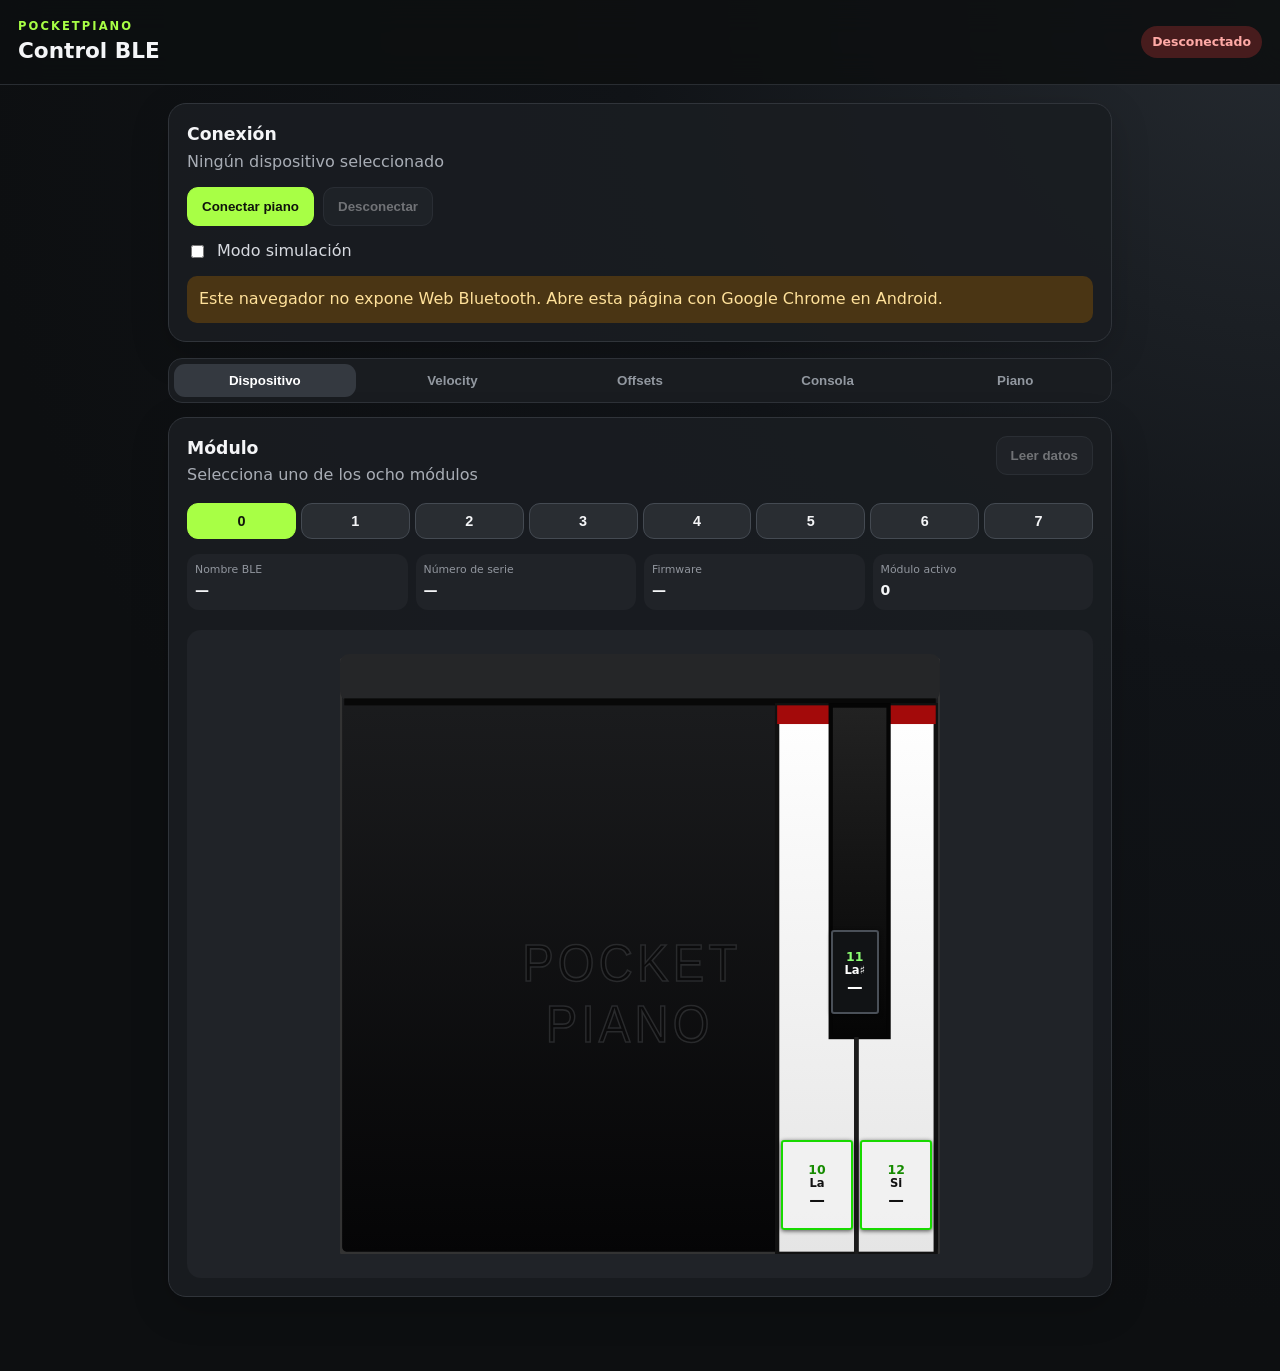
==== commit 9a4a50c3: "Merge 4e9111f9c0a93656486fd7e2925a2abbaea3c4d8 into 80539bb77ba3e48d9a26aec64866d359a6d990f7" ====
--- a/control/index.html
+++ b/control/index.html
@@ -6,48 +6,52 @@
   <meta http-equiv="Cache-Control" content="no-cache, no-store, must-revalidate">
   <meta http-equiv="Pragma" content="no-cache">
   <meta http-equiv="Expires" content="0">
-  <meta name="theme-color" content="#050505">
-  <meta name="description" content="PocketPiano Control Center · configuración, calibración y diagnóstico Bluetooth LE">
-  <link rel="manifest" href="manifest.webmanifest?v=20260717-v3-logo1">
-  <link rel="icon" href="icons/icon.svg?v=20260717-v3-logo1" type="image/svg+xml">
-  <link rel="stylesheet" href="styles.css?v=20260717-v3-logo1">
-  <link rel="stylesheet" href="logo-brand.css?v=20260717-v3-logo1">
-  <link rel="stylesheet" href="key-overlay.css?v=20260717-v3-logo1">
-  <link rel="stylesheet" href="velocity-slider.css?v=20260717-v3-logo1">
-  <link rel="stylesheet" href="piano-fit.css?v=20260717-v3-logo1">
-  <link rel="stylesheet" href="piano-live.css?v=20260717-v3-logo1">
-  <title>PocketPiano Control Center</title>
+  <meta name="theme-color" content="#15171a">
+  <meta name="description" content="Configuración y diagnóstico de PocketPiano mediante Bluetooth LE">
+  <link rel="manifest" href="manifest.webmanifest?v=20260716-25">
+  <link rel="icon" href="icons/icon.svg?v=20260716-25" type="image/svg+xml">
+  <link rel="stylesheet" href="styles.css?v=20260716-25">
+  <link rel="stylesheet" href="key-overlay.css?v=20260716-25">
+  <link rel="stylesheet" href="velocity-slider.css?v=20260716-25">
+  <link rel="stylesheet" href="piano-fit.css?v=20260716-25">
+  <link rel="stylesheet" href="piano-live.css?v=20260716-25">
+  <title>PocketPiano Control</title>
 </head>
 <body>
 <header class="topbar">
-  <div class="brand-lockup" aria-label="PocketPiano">
-    <img class="brand-logo" src="assets/pocketpiano-logo.svg?v=20260717-v3-logo1" alt="PocketPiano">
-    <div class="brand-copy"><strong>CONTROL CENTER</strong><small>Firmware · MIDI · Calibration</small></div>
-  </div>
+  <div><p class="eyebrow">POCKETPIANO</p><h1>Control BLE</h1></div>
   <span id="statusBadge" class="badge offline">Desconectado</span>
 </header>
 <main>
-  <section class="card connection-card hero-card">
-    <div class="connection-copy"><span class="section-kicker">POCKETPIANO DEVICE</span><h2>Conecta y configura tu piano</h2><p id="deviceInfo" class="muted">Ningún dispositivo seleccionado</p></div>
-    <div class="connection-actions"><div class="button-row"><button id="connectBtn" class="primary">Conectar piano</button><button id="disconnectBtn" disabled>Desconectar</button></div><label class="switch-row"><input id="simulatorToggle" type="checkbox"><span>Modo simulación</span></label></div>
+  <section class="card connection-card">
+    <div><h2>Conexión</h2><p id="deviceInfo" class="muted">Ningún dispositivo seleccionado</p></div>
+    <div class="button-row"><button id="connectBtn" class="primary">Conectar piano</button><button id="disconnectBtn" disabled>Desconectar</button></div>
+    <label class="switch-row"><input id="simulatorToggle" type="checkbox"><span>Modo simulación</span></label>
     <div id="compatWarning" class="warning hidden"></div>
   </section>
   <nav class="tabs" aria-label="Secciones">
-    <button class="tab active" data-tab="device"><span>01</span>Dispositivo</button>
-    <button class="tab" data-tab="velocity"><span>02</span>Velocity</button>
-    <button class="tab" data-tab="offsets"><span>03</span>Offsets</button>
-    <button class="tab" data-tab="console"><span>04</span>Consola</button>
-    <button class="tab" data-tab="piano"><span>05</span>Piano</button>
+    <button class="tab active" data-tab="device">Dispositivo</button><button class="tab" data-tab="velocity">Velocity</button><button class="tab" data-tab="offsets">Offsets</button><button class="tab" data-tab="console">Consola</button><button class="tab" data-tab="piano">Piano</button>
   </nav>
-  <section id="device" class="panel active"><div class="card"><div class="section-head"><div><span class="section-kicker">HARDWARE</span><h2>Módulo activo</h2><p class="muted">Selecciona uno de los ocho módulos PocketPiano</p></div><button id="readModuleBtn">Leer datos</button></div><div id="moduleSelector" class="module-grid"><button class="module-button active">0</button><button class="module-button">1</button><button class="module-button">2</button><button class="module-button">3</button><button class="module-button">4</button><button class="module-button">5</button><button class="module-button">6</button><button class="module-button">7</button></div><div class="info-grid"><div><span>Nombre BLE</span><strong id="deviceName">—</strong></div><div><span>Número de serie</span><strong id="serialNumber">—</strong></div><div><span>Firmware</span><strong id="firmwareVersion">—</strong></div><div><span>Módulo activo</span><strong id="activeModule">0</strong></div></div><figure class="module-octave"><div id="keyReadings" class="key-readings hidden" aria-label="Lecturas de las teclas del módulo"></div><img id="moduleImage" src="assets/module-0.svg?v=20260717-v3-logo1" width="600" height="600" alt="Módulo 0 PocketPiano"></figure></div></section>
-  <section id="velocity" class="panel"><div class="card"><div class="section-head"><div><span class="section-kicker">RESPONSE CURVE</span><h2>Curvas de velocity</h2><p class="muted">Tiempos internos en ms × 10 · rango 0–1200</p></div><div class="button-row"><button id="readVelocityBtn">Leer</button><button id="writeVelocityBtn" class="primary">Guardar</button></div></div><div class="velocity-wrap"><div><h3>Teclas blancas</h3><div id="whiteVelocity" class="field-list"></div></div><div><h3>Teclas negras</h3><div id="blackVelocity" class="field-list"></div></div></div></div></section>
-  <section id="offsets" class="panel"><div class="card"><div class="section-head"><div><span class="section-kicker">CALIBRATION</span><h2>Offset por tecla</h2><p class="muted">12 teclas del módulo seleccionado</p></div><div class="button-row"><button id="readOffsetsBtn">Leer</button><button id="writeOffsetsBtn" class="primary">Guardar</button></div></div><div id="offsetGrid" class="offset-grid"></div></div></section>
-  <section id="console" class="panel"><div class="card console-card"><div class="section-head"><div><span class="section-kicker">DIAGNOSTICS</span><h2>Consola BLE</h2><p class="muted">Registro en tiempo real de comandos y respuestas</p></div><div class="button-row"><button id="consoleReadVelocityBtn" onclick="document.getElementById('readVelocityBtn').click()">Leer Velocity</button><button id="clearLogBtn">Limpiar</button></div></div><pre id="log"></pre></div></section>
-  <section id="piano" class="panel"><div class="card"><div class="section-head"><div><span class="section-kicker">LIVE MIDI</span><h2>Piano completo</h2><p class="muted">Módulos 0 a 7 · iluminación MIDI en tiempo real</p></div></div><div class="piano-scroll"><div class="piano-modules"><figure class="piano-module"><figcaption>Módulo 0</figcaption><img src="assets/module-0.svg?v=20260717-v3-logo1" alt="Módulo 0 PocketPiano"></figure><figure class="piano-module"><figcaption>Módulo 1</figcaption><img src="assets/module-octave.svg?v=20260717-v3-logo1" alt="Módulo 1 PocketPiano"></figure><figure class="piano-module"><figcaption>Módulo 2</figcaption><img src="assets/module-octave.svg?v=20260717-v3-logo1" alt="Módulo 2 PocketPiano"></figure><figure class="piano-module"><figcaption>Módulo 3</figcaption><img src="assets/module-octave.svg?v=20260717-v3-logo1" alt="Módulo 3 PocketPiano"></figure><figure class="piano-module"><figcaption>Módulo 4</figcaption><img src="assets/module-octave.svg?v=20260717-v3-logo1" alt="Módulo 4 PocketPiano"></figure><figure class="piano-module"><figcaption>Módulo 5</figcaption><img src="assets/module-octave.svg?v=20260717-v3-logo1" alt="Módulo 5 PocketPiano"></figure><figure class="piano-module"><figcaption>Módulo 6</figcaption><img src="assets/module-octave.svg?v=20260717-v3-logo1" alt="Módulo 6 PocketPiano"></figure><figure class="piano-module"><figcaption>Módulo 7</figcaption><img src="assets/module-octave.svg?v=20260717-v3-logo1" alt="Módulo 7 PocketPiano"></figure></div></div></div></section>
+  <section id="device" class="panel active">
+    <div class="card">
+      <div class="section-head"><div><h2>Módulo</h2><p class="muted">Selecciona uno de los ocho módulos</p></div><button id="readModuleBtn">Leer datos</button></div>
+      <div id="moduleSelector" class="module-grid"><button class="module-button active">0</button><button class="module-button">1</button><button class="module-button">2</button><button class="module-button">3</button><button class="module-button">4</button><button class="module-button">5</button><button class="module-button">6</button><button class="module-button">7</button></div>
+      <div class="info-grid">
+        <div><span>Nombre BLE</span><strong id="deviceName">—</strong></div><div><span>Número de serie</span><strong id="serialNumber">—</strong></div><div><span>Firmware</span><strong id="firmwareVersion">—</strong></div><div><span>Módulo activo</span><strong id="activeModule">0</strong></div>
+      </div>
+      <figure class="module-octave">
+        <div id="keyReadings" class="key-readings hidden" aria-label="Lecturas de las teclas del módulo"></div>
+        <img id="moduleImage" src="assets/module-0.svg?v=20260716-25" width="600" height="600" alt="Módulo 0 PocketPiano">
+      </figure>
+    </div>
+  </section>
+  <section id="velocity" class="panel"><div class="card"><div class="section-head"><div><h2>Curvas de velocity</h2><p class="muted">Tiempos internos expresados en ms × 10 · rango 0–1200</p></div><div class="button-row"><button id="readVelocityBtn">Leer</button><button id="writeVelocityBtn" class="primary">Guardar</button></div></div><div class="velocity-wrap"><div><h3>Teclas blancas</h3><div id="whiteVelocity" class="field-list"></div></div><div><h3>Teclas negras</h3><div id="blackVelocity" class="field-list"></div></div></div></div></section>
+  <section id="offsets" class="panel"><div class="card"><div class="section-head"><div><h2>Offset por tecla</h2><p class="muted">12 teclas del módulo seleccionado; rango entero de −32768 a 32767</p></div><div class="button-row"><button id="readOffsetsBtn">Leer</button><button id="writeOffsetsBtn" class="primary">Guardar</button></div></div><div id="offsetGrid" class="offset-grid"></div></div></section>
+  <section id="console" class="panel"><div class="card"><div class="section-head"><div><h2>Consola BLE</h2><p class="muted">Registro de comandos y respuestas</p></div><div class="button-row"><button id="consoleReadVelocityBtn" onclick="document.getElementById('readVelocityBtn').click()">Leer Velocity</button><button id="clearLogBtn">Limpiar</button></div></div><pre id="log"></pre></div></section>
+  <section id="piano" class="panel"><div class="card"><div class="section-head"><div><h2>Piano completo</h2><p class="muted">Vista conjunta de los módulos 0 a 7 · iluminación MIDI en tiempo real</p></div></div><div class="piano-scroll"><div class="piano-modules"><figure class="piano-module"><figcaption>Módulo 0</figcaption><img src="assets/module-0.svg?v=20260716-25" alt="Módulo 0 PocketPiano"></figure><figure class="piano-module"><figcaption>Módulo 1</figcaption><img src="assets/module-octave.svg?v=20260716-25" alt="Módulo 1 PocketPiano"></figure><figure class="piano-module"><figcaption>Módulo 2</figcaption><img src="assets/module-octave.svg?v=20260716-25" alt="Módulo 2 PocketPiano"></figure><figure class="piano-module"><figcaption>Módulo 3</figcaption><img src="assets/module-octave.svg?v=20260716-25" alt="Módulo 3 PocketPiano"></figure><figure class="piano-module"><figcaption>Módulo 4</figcaption><img src="assets/module-octave.svg?v=20260716-25" alt="Módulo 4 PocketPiano"></figure><figure class="piano-module"><figcaption>Módulo 5</figcaption><img src="assets/module-octave.svg?v=20260716-25" alt="Módulo 5 PocketPiano"></figure><figure class="piano-module"><figcaption>Módulo 6</figcaption><img src="assets/module-octave.svg?v=20260716-25" alt="Módulo 6 PocketPiano"></figure><figure class="piano-module"><figcaption>Módulo 7</figcaption><img src="assets/module-octave.svg?v=20260716-25" alt="Módulo 7 PocketPiano"></figure></div></div></div></section>
 </main>
-<footer class="app-footer"><span>POCKETPIANO</span><small>Control Center v3</small></footer>
 <div id="toast" class="toast" role="status"></div>
-<script src="piano-live.js?v=20260717-v3-logo1"></script>
-<script type="module" src="app-v3.js?v=20260717-v3-logo1"></script>
+<script src="piano-live.js?v=20260716-25"></script>
+<script type="module" src="app-v3.js?v=20260716-25"></script>
 </body>
-</html>
+</html>
--- a/control/styles.css
+++ b/control/styles.css
@@ -1 +1,3 @@
-:root{font-family:Inter,ui-sans-serif,system-ui,-apple-system,BlinkMacSystemFont,"Segoe UI",sans-serif;color:#f5f5f5;background:#050505;line-height:1.45;font-synthesis:none;--bg:#050505;--panel:#101010;--panel-2:#171717;--panel-3:#202020;--line:#303030;--text:#f5f5f5;--muted:#9b9b9b;--accent:#d8ff3f;--accent-soft:rgba(216,255,63,.14);--danger:#ff6767;--warning:#ffd264}*{box-sizing:border-box}html{background:var(--bg)}body{margin:0;min-height:100vh;background:radial-gradient(circle at 85% -10%,rgba(216,255,63,.12),transparent 28%),linear-gradient(180deg,#090909 0,#050505 55%,#020202 100%);padding-bottom:34px;color:var(--text)}button,input{font:inherit}.topbar{position:sticky;top:0;z-index:8;display:flex;justify-content:space-between;align-items:center;gap:18px;padding:16px max(18px,env(safe-area-inset-left));background:rgba(5,5,5,.86);backdrop-filter:blur(22px);border-bottom:1px solid rgba(255,255,255,.09)}.brand-lockup{display:flex;align-items:center;gap:18px;min-width:0}.brand-wordmark{display:flex;flex-direction:column;font-size:1.18rem;line-height:.78;font-weight:950;letter-spacing:-.075em}.brand-wordmark span:first-child{margin-left:-.03em}.brand-wordmark span:last-child{margin-top:7px}.brand-copy{display:flex;flex-direction:column;border-left:1px solid #393939;padding-left:16px;min-width:0}.brand-copy strong{font-size:.76rem;letter-spacing:.16em}.brand-copy small{color:var(--muted);font-size:.67rem;margin-top:3px;white-space:nowrap}main{width:min(1080px,100%);margin:auto;padding:22px}.card{position:relative;background:linear-gradient(145deg,rgba(23,23,23,.97),rgba(12,12,12,.97));border:1px solid rgba(255,255,255,.09);border-radius:24px;padding:22px;box-shadow:0 18px 55px rgba(0,0,0,.28);margin-bottom:18px;overflow:hidden}.card:before{content:"";position:absolute;inset:0 0 auto;height:1px;background:linear-gradient(90deg,transparent,rgba(255,255,255,.18),transparent)}.hero-card{display:grid;grid-template-columns:1.3fr auto;align-items:center;gap:22px;padding:28px;background:linear-gradient(125deg,#171717 0,#111 55%,rgba(216,255,63,.09) 100%)}.connection-copy h2{font-size:clamp(1.35rem,3vw,2rem);margin:5px 0 2px;letter-spacing:-.035em}.connection-actions{display:flex;flex-direction:column;align-items:flex-end;gap:12px}.section-kicker{display:block;color:var(--accent);font-size:.66rem;font-weight:900;letter-spacing:.18em;margin-bottom:4px}.muted{color:var(--muted);margin:.25rem 0 0}.badge{font-size:.72rem;font-weight:850;padding:8px 12px;border-radius:999px;border:1px solid transparent;white-space:nowrap}.badge.offline{color:#ffb2b2;background:rgba(255,73,73,.12);border-color:rgba(255,103,103,.28)}.badge.online{color:#e8ff9b;background:rgba(216,255,63,.12);border-color:rgba(216,255,63,.3)}.badge.busy{color:#ffe6a1;background:rgba(255,210,100,.11);border-color:rgba(255,210,100,.28)}h2{font-size:1.22rem;margin:0;letter-spacing:-.02em}h3{margin:12px 0;color:#efefef}.button-row{display:flex;gap:9px;flex-wrap:wrap}button{appearance:none;border:1px solid #3a3a3a;border-radius:13px;background:linear-gradient(180deg,#292929,#1e1e1e);color:#f4f4f4;padding:11px 15px;font-weight:760;cursor:pointer;transition:transform .18s ease,border-color .18s ease,background .18s ease,box-shadow .18s ease}button:hover:not(:disabled){transform:translateY(-1px);border-color:#555;box-shadow:0 8px 22px rgba(0,0,0,.25)}button:active:not(:disabled){transform:translateY(0)}button:disabled{opacity:.36;cursor:not-allowed}button.primary{background:var(--accent);color:#080808;border-color:var(--accent);box-shadow:0 8px 28px rgba(216,255,63,.14)}.switch-row{display:flex;gap:9px;align-items:center;color:#c9c9c9;font-size:.86rem}.switch-row input{accent-color:var(--accent)}.warning{grid-column:1/-1;padding:13px;border-radius:12px;background:rgba(255,210,100,.12);border:1px solid rgba(255,210,100,.24);color:#ffe7a3}.hidden{display:none!important}.tabs{position:relative;display:grid;grid-template-columns:repeat(5,1fr);gap:7px;margin-bottom:18px;background:rgba(17,17,17,.82);border:1px solid rgba(255,255,255,.08);border-radius:18px;padding:6px;backdrop-filter:blur(14px)}.tab{display:flex;align-items:center;justify-content:center;gap:8px;padding:11px 8px;border:0;background:transparent;color:#8f8f8f}.tab span{font-size:.6rem;color:#5f5f5f}.tab.active{background:#f1f1f1;color:#080808;box-shadow:0 8px 20px rgba(0,0,0,.25)}.tab.active span{color:#555}.panel{display:none}.panel.active{display:block;animation:panel-in .28s ease}@keyframes panel-in{from{opacity:0;transform:translateY(5px)}to{opacity:1;transform:none}}.section-head{display:flex;justify-content:space-between;gap:18px;align-items:flex-start;margin-bottom:20px}.module-grid{display:grid;grid-template-columns:repeat(8,minmax(0,1fr));gap:7px;margin:17px 0}.module-button{min-width:0;padding:10px 3px;font-size:.9rem}.module-button.active{background:var(--accent);color:#080808;border-color:var(--accent)}.info-grid{display:grid;grid-template-columns:repeat(4,minmax(0,1fr));gap:9px}.info-grid div{min-width:0;background:linear-gradient(145deg,#202020,#181818);border:1px solid #2e2e2e;border-radius:14px;padding:12px 10px}.info-grid span{display:block;color:#858585;font-size:.65rem;line-height:1.15;white-space:nowrap;text-transform:uppercase;letter-spacing:.08em}.info-grid strong{display:block;margin-top:5px;overflow:hidden;text-overflow:ellipsis;white-space:nowrap;font-size:.92rem}.module-octave{margin:22px 0 0;display:flex;flex-direction:column;justify-content:center;align-items:center;padding:25px;background:radial-gradient(circle at center,rgba(255,255,255,.045),transparent 60%),#0c0c0c;border:1px solid #292929;border-radius:18px;overflow:hidden}.key-readings{width:min(100%,600px);display:grid;grid-template-columns:repeat(12,minmax(0,1fr));gap:3px;margin-bottom:10px}.key-reading{min-width:0;display:flex;flex-direction:column;align-items:center;justify-content:center;padding:6px 1px;border-radius:8px;background:#242424;border:1px solid #343434;text-align:center}.key-reading strong{font-size:.72rem;line-height:1;color:var(--accent)}.key-reading span{font-size:.66rem;line-height:1.15;margin-top:3px;white-space:nowrap}.key-reading output{font-size:.68rem;line-height:1.1;margin-top:3px;color:#fff;font-variant-numeric:tabular-nums;overflow:hidden;text-overflow:ellipsis;max-width:100%}.key-reading.black-note{background:#080808;border-color:#444}.module-octave img{display:block;width:600px;max-width:100%;height:600px;max-height:none;aspect-ratio:1/1;object-fit:contain;filter:drop-shadow(0 18px 24px rgba(0,0,0,.42))}.velocity-wrap{display:grid;grid-template-columns:1fr;gap:28px}.velocity-wrap>div{min-width:0;overflow:hidden}.velocity-wrap h3{margin-bottom:11px}.field-list{display:grid;gap:8px}.velocity-wrap .field-list{grid-template-columns:repeat(9,minmax(84px,1fr));gap:8px;overflow-x:auto;padding-bottom:8px}.number-field{background:linear-gradient(180deg,#202020,#171717);border:1px solid #2e2e2e;border-radius:13px}.velocity-wrap .number-field{display:flex;flex-direction:column;align-items:stretch;justify-content:flex-start;gap:8px;min-width:84px;padding:9px 7px;text-align:center}.velocity-wrap .number-field input{order:-1;width:100%;text-align:center;padding:10px 4px;font-weight:850}.velocity-wrap .number-field label{font-size:.72rem;line-height:1.15;text-align:center}.velocity-wrap .number-field small{margin-top:3px;font-size:.64rem;color:#797979}.number-field input,.offset-item input{width:100%;border:1px solid #444;background:#090909;color:#fff;border-radius:9px;padding:9px;font-size:1rem;text-align:right;outline:none}.number-field input:focus,.offset-item input:focus{border-color:var(--accent);box-shadow:0 0 0 3px var(--accent-soft)}.offset-grid{display:grid;grid-template-columns:repeat(3,1fr);gap:10px}.offset-item{background:linear-gradient(145deg,#202020,#171717);border:1px solid #2e2e2e;border-radius:13px;padding:11px}.offset-item label{display:flex;justify-content:space-between;margin-bottom:8px}.offset-item output{color:var(--accent);font-weight:800}.piano-scroll{overflow-x:auto;padding-bottom:9px}.piano-modules{display:grid;grid-template-columns:repeat(8,minmax(150px,1fr));gap:9px;min-width:1260px}.piano-module{margin:0;background:#111;border:1px solid #2e2e2e;border-radius:14px;padding:9px}.piano-module figcaption{text-align:center;font-weight:850;margin-bottom:7px;color:var(--accent);font-size:.78rem;letter-spacing:.04em}.piano-module img{display:block;width:100%;aspect-ratio:1/1;object-fit:contain}.console-card{background:linear-gradient(145deg,#101010,#070707)}pre{white-space:pre-wrap;overflow:auto;min-height:280px;max-height:58vh;background:#020302;border:1px solid #252825;border-radius:14px;padding:16px;color:#caff65;font-size:.79rem;line-height:1.55;box-shadow:inset 0 0 30px rgba(0,0,0,.45)}.toast{position:fixed;bottom:22px;left:50%;transform:translate(-50%,100px);background:#f3f3f3;color:#090909;padding:12px 17px;border-radius:13px;box-shadow:0 14px 38px #000b;opacity:0;transition:.25s;z-index:10;max-width:90%;text-align:center;font-weight:700}.toast.show{transform:translate(-50%,0);opacity:1}.app-footer{width:min(1080px,100%);margin:6px auto 0;padding:0 22px;display:flex;justify-content:space-between;color:#545454;font-weight:850;font-size:.68rem;letter-spacing:.12em}.app-footer small{font-weight:600;letter-spacing:.04em}@media(max-width:760px){.topbar{align-items:flex-start}.brand-copy{display:none}.brand-wordmark{font-size:1rem}.hero-card{grid-template-columns:1fr;padding:21px}.connection-actions{align-items:flex-start}.tabs{position:sticky;top:77px;z-index:6}.tab{font-size:.7rem;padding:9px 2px;gap:4px}.tab span{display:none}.section-head{display:grid}.offset-grid{grid-template-columns:repeat(2,1fr)}.module-grid{gap:4px}.module-button{padding:9px 0;font-size:.82rem;border-radius:9px}.info-grid{grid-template-columns:repeat(2,minmax(0,1fr))}.module-octave{padding:11px}.module-octave img{width:600px;height:auto;max-width:100%}.key-readings{gap:2px;margin-bottom:7px}.key-reading{padding:4px 0;border-radius:5px}.key-reading strong{font-size:.61rem}.key-reading span{font-size:.54rem}.key-reading output{font-size:.56rem}.velocity-wrap .field-list{grid-template-columns:repeat(9,84px)}.piano-modules{grid-template-columns:repeat(8,135px);min-width:1136px}}+:root{font-family:Inter,system-ui,-apple-system,BlinkMacSystemFont,"Segoe UI",sans-serif;color:#f4f5f7;background:#0d0f11;line-height:1.4;font-synthesis:none}*{box-sizing:border-box}body{margin:0;min-height:100vh;background:radial-gradient(circle at top right,#252a30 0,#111418 35%,#0d0f11 70%);padding-bottom:40px}.topbar{position:sticky;top:0;z-index:5;display:flex;justify-content:space-between;align-items:center;padding:18px max(18px,env(safe-area-inset-left));background:rgba(13,15,17,.88);backdrop-filter:blur(16px);border-bottom:1px solid #292d32}.eyebrow{margin:0;color:#a8ff45;font-size:.72rem;font-weight:800;letter-spacing:.18em}.topbar h1{font-size:1.35rem;margin:2px 0 0}main{width:min(980px,100%);margin:auto;padding:18px}.card{background:rgba(26,29,33,.92);border:1px solid #30343a;border-radius:18px;padding:18px;box-shadow:0 12px 38px rgba(0,0,0,.18);margin-bottom:16px}.connection-card{display:grid;gap:14px}.muted{color:#a8adb5;margin:.25rem 0 0}.badge{font-size:.78rem;font-weight:750;padding:7px 11px;border-radius:999px}.badge.offline{color:#ffaaa6;background:#471c1d}.badge.online{color:#b9ff73;background:#213d17}.badge.busy{color:#ffe27c;background:#493c13}h2{font-size:1.08rem;margin:0}h3{margin:10px 0;color:#d8dbe0}.button-row{display:flex;gap:9px;flex-wrap:wrap}button{appearance:none;border:1px solid #444a52;border-radius:11px;background:#292d32;color:#f4f5f7;padding:11px 14px;font-weight:700;cursor:pointer}button:disabled{opacity:.4;cursor:not-allowed}button.primary{background:#a8ff45;color:#10140c;border-color:#a8ff45}.switch-row{display:flex;gap:10px;align-items:center;color:#d7dae0}.warning{padding:12px;border-radius:10px;background:#4a3514;color:#ffe19a}.hidden{display:none!important}.tabs{display:grid;grid-template-columns:repeat(5,1fr);gap:6px;margin-bottom:14px;background:#191c20;border:1px solid #2e3238;border-radius:14px;padding:5px}.tab{padding:9px 5px;border:0;background:transparent;color:#9298a0}.tab.active{background:#343940;color:#fff}.panel{display:none}.panel.active{display:block}.section-head{display:flex;justify-content:space-between;gap:16px;align-items:start;margin-bottom:17px}.module-grid{display:grid;grid-template-columns:repeat(8,minmax(0,1fr));gap:5px;margin:15px 0}.module-button{min-width:0;padding:9px 2px;font-size:.9rem}.module-button.active{background:#a8ff45;color:#10140c;border-color:#a8ff45}.info-grid{display:grid;grid-template-columns:repeat(4,minmax(0,1fr));gap:8px}.info-grid div{min-width:0;background:#202328;border-radius:12px;padding:10px 8px}.info-grid span{display:block;color:#91969e;font-size:.68rem;line-height:1.15;white-space:nowrap}.info-grid strong{display:block;margin-top:4px;overflow:hidden;text-overflow:ellipsis;white-space:nowrap;font-size:.88rem}.module-octave{margin:20px 0 0;display:flex;flex-direction:column;justify-content:center;align-items:center;padding:24px;background:#202328;border-radius:14px;overflow:hidden}.key-readings{width:min(100%,600px);display:grid;grid-template-columns:repeat(12,minmax(0,1fr));gap:3px;margin-bottom:10px}.key-reading{min-width:0;display:flex;flex-direction:column;align-items:center;justify-content:center;padding:5px 1px;border-radius:7px;background:#2b2f35;border:1px solid #3b4149;text-align:center}.key-reading strong{font-size:.72rem;line-height:1;color:#a8ff45}.key-reading span{font-size:.66rem;line-height:1.15;margin-top:3px;white-space:nowrap}.key-reading output{font-size:.68rem;line-height:1.1;margin-top:3px;color:#fff;font-variant-numeric:tabular-nums;overflow:hidden;text-overflow:ellipsis;max-width:100%}.key-reading.black-note{background:#121417;border-color:#4a5058}.module-octave img{display:block;width:600px;max-width:100%;height:600px;max-height:none;aspect-ratio:1/1;object-fit:contain}.velocity-wrap{display:grid;grid-template-columns:1fr;gap:24px}.field-list{display:grid;gap:8px}.number-field{display:grid;grid-template-columns:1fr 110px;align-items:center;gap:10px;background:#202328;padding:9px 11px;border-radius:11px}.number-field label{font-size:.9rem}.number-field small{display:block;color:#878d95}.number-field input,.offset-item input{width:100%;border:1px solid #454b53;background:#121518;color:#fff;border-radius:8px;padding:9px;font-size:1rem;text-align:right}.offset-grid{display:grid;grid-template-columns:repeat(3,1fr);gap:9px}.offset-item{background:#202328;border-radius:11px;padding:10px}.offset-item label{display:flex;justify-content:space-between;margin-bottom:7px}.offset-item output{color:#939aa3}.piano-scroll{overflow-x:auto;padding-bottom:8px}.piano-modules{display:grid;grid-template-columns:repeat(8,minmax(150px,1fr));gap:8px;min-width:1260px}.piano-module{margin:0;background:#202328;border:1px solid #343941;border-radius:12px;padding:8px}.piano-module figcaption{text-align:center;font-weight:800;margin-bottom:6px;color:#a8ff45}.piano-module img{display:block;width:100%;aspect-ratio:1/1;object-fit:contain}pre{white-space:pre-wrap;overflow:auto;min-height:250px;max-height:55vh;background:#080a0c;border-radius:12px;padding:14px;color:#b9ff73;font-size:.8rem}.toast{position:fixed;bottom:20px;left:50%;transform:translate(-50%,100px);background:#f6f7f8;color:#111;padding:11px 16px;border-radius:12px;box-shadow:0 10px 30px #0008;opacity:0;transition:.25s;z-index:10;max-width:90%;text-align:center}.toast.show{transform:translate(-50%,0);opacity:1}@media(max-width:700px){.offset-grid{grid-template-columns:repeat(2,1fr)}.section-head{display:grid}.tabs{position:sticky;top:83px;z-index:4}.tab{font-size:.72rem;padding:8px 2px}.module-grid{grid-template-columns:repeat(8,minmax(0,1fr));gap:3px}.module-button{padding:8px 0;font-size:.82rem;border-radius:8px}.info-grid{grid-template-columns:repeat(4,minmax(0,1fr));gap:4px}.info-grid div{padding:8px 4px;border-radius:8px}.info-grid span{font-size:.58rem}.info-grid strong{font-size:.74rem}.module-octave{padding:10px}.module-octave img{width:600px;height:auto;max-width:100%}.key-readings{width:min(100%,600px);gap:2px;margin-bottom:7px}.key-reading{padding:4px 0;border-radius:5px}.key-reading strong{font-size:.61rem}.key-reading span{font-size:.54rem}.key-reading output{font-size:.56rem}.piano-modules{grid-template-columns:repeat(8,135px);min-width:1136px}}
+/* Velocity: dos filas horizontales, valor arriba y textos debajo */
+.velocity-wrap>div{min-width:0;overflow:hidden}.velocity-wrap h3{margin-bottom:10px}.velocity-wrap .field-list{grid-template-columns:repeat(9,minmax(82px,1fr));gap:8px;overflow-x:auto;padding-bottom:6px}.velocity-wrap .number-field{display:flex;flex-direction:column;align-items:stretch;justify-content:flex-start;gap:7px;min-width:82px;padding:8px 6px;text-align:center}.velocity-wrap .number-field input{order:-1;width:100%;text-align:center;padding:10px 4px;font-weight:800}.velocity-wrap .number-field label{font-size:.72rem;line-height:1.15;text-align:center}.velocity-wrap .number-field small{margin-top:3px;font-size:.65rem;line-height:1.1}@media(max-width:700px){.velocity-wrap .field-list{grid-template-columns:repeat(9,82px)}.velocity-wrap .number-field{min-width:82px}}
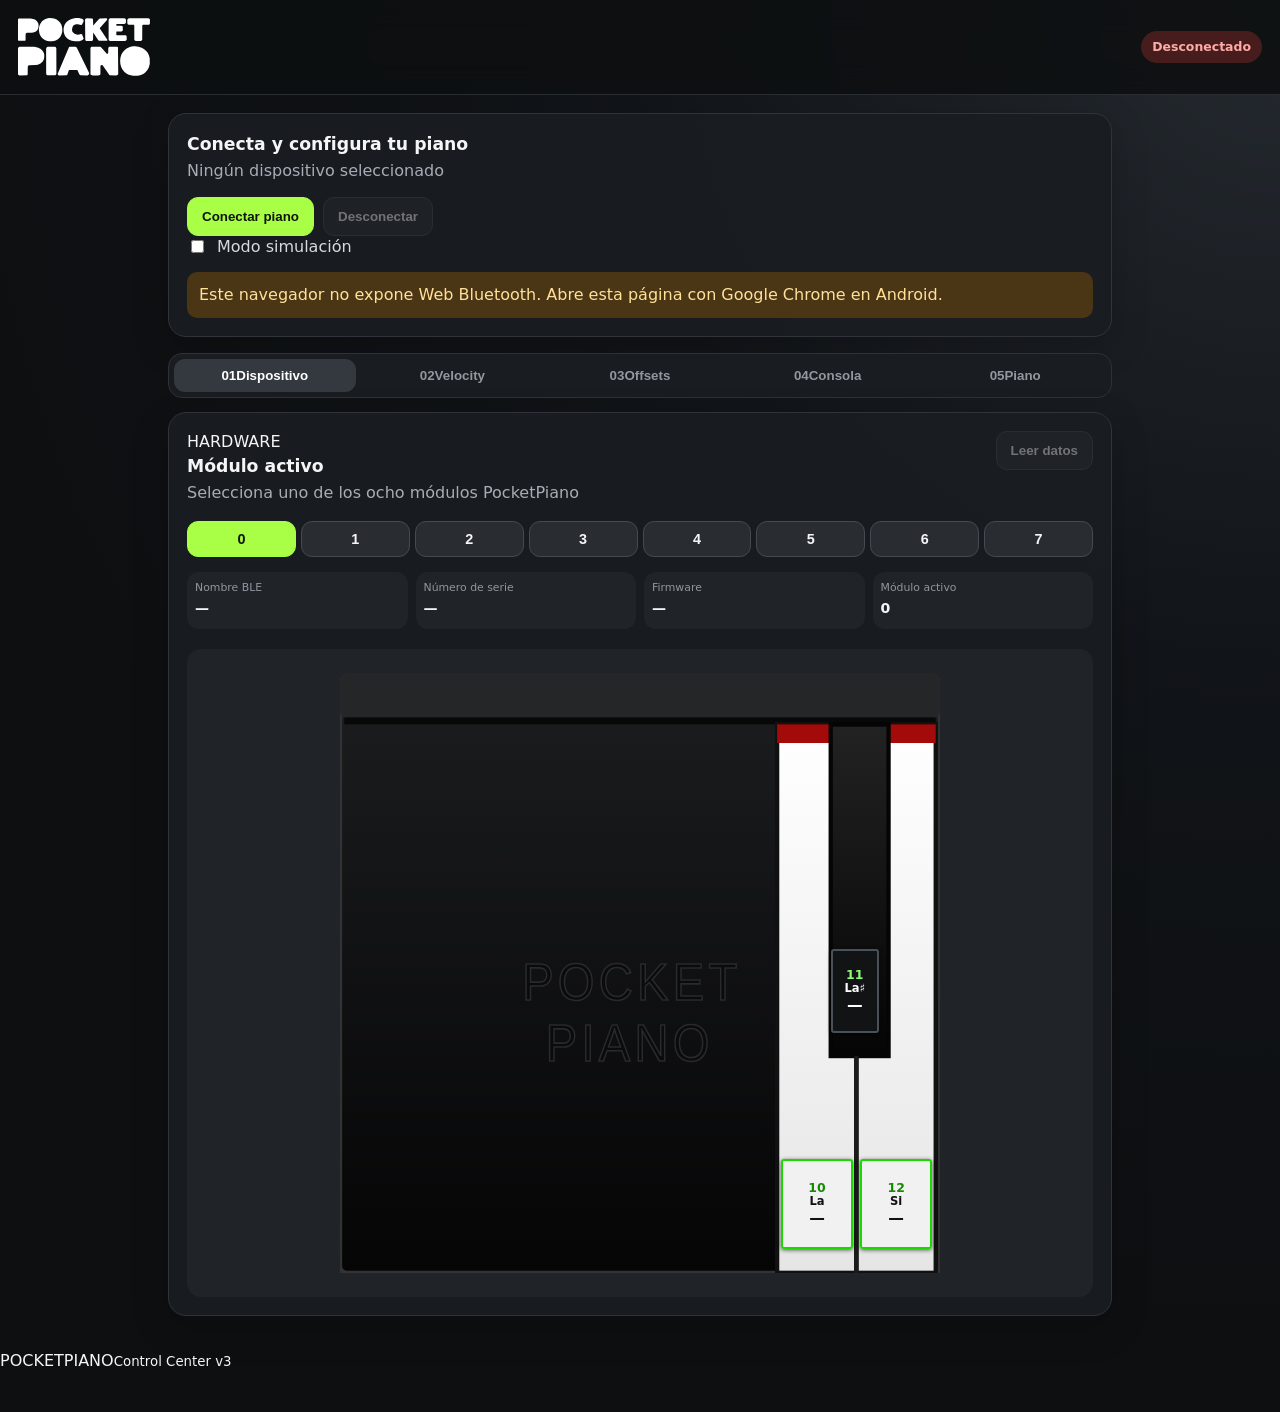
==== commit 12c1d873: "Clean PocketPiano header text" ====
--- a/control/index.html
+++ b/control/index.html
@@ -6,52 +6,47 @@
   <meta http-equiv="Cache-Control" content="no-cache, no-store, must-revalidate">
   <meta http-equiv="Pragma" content="no-cache">
   <meta http-equiv="Expires" content="0">
-  <meta name="theme-color" content="#15171a">
-  <meta name="description" content="Configuración y diagnóstico de PocketPiano mediante Bluetooth LE">
-  <link rel="manifest" href="manifest.webmanifest?v=20260716-25">
-  <link rel="icon" href="icons/icon.svg?v=20260716-25" type="image/svg+xml">
-  <link rel="stylesheet" href="styles.css?v=20260716-25">
-  <link rel="stylesheet" href="key-overlay.css?v=20260716-25">
-  <link rel="stylesheet" href="velocity-slider.css?v=20260716-25">
-  <link rel="stylesheet" href="piano-fit.css?v=20260716-25">
-  <link rel="stylesheet" href="piano-live.css?v=20260716-25">
-  <title>PocketPiano Control</title>
+  <meta name="theme-color" content="#050505">
+  <meta name="description" content="PocketPiano Control Center · configuración, calibración y diagnóstico Bluetooth LE">
+  <link rel="manifest" href="manifest.webmanifest?v=20260717-v3-logo2">
+  <link rel="icon" href="icons/icon.svg?v=20260717-v3-logo2" type="image/svg+xml">
+  <link rel="stylesheet" href="styles.css?v=20260717-v3-logo2">
+  <link rel="stylesheet" href="logo-brand.css?v=20260717-v3-logo2">
+  <link rel="stylesheet" href="key-overlay.css?v=20260717-v3-logo2">
+  <link rel="stylesheet" href="velocity-slider.css?v=20260717-v3-logo2">
+  <link rel="stylesheet" href="piano-fit.css?v=20260717-v3-logo2">
+  <link rel="stylesheet" href="piano-live.css?v=20260717-v3-logo2">
+  <title>PocketPiano Control Center</title>
 </head>
 <body>
 <header class="topbar">
-  <div><p class="eyebrow">POCKETPIANO</p><h1>Control BLE</h1></div>
+  <div class="brand-lockup" aria-label="PocketPiano">
+    <img class="brand-logo" src="assets/pocketpiano-logo.svg?v=20260717-v3-logo2" alt="PocketPiano">
+  </div>
   <span id="statusBadge" class="badge offline">Desconectado</span>
 </header>
 <main>
-  <section class="card connection-card">
-    <div><h2>Conexión</h2><p id="deviceInfo" class="muted">Ningún dispositivo seleccionado</p></div>
-    <div class="button-row"><button id="connectBtn" class="primary">Conectar piano</button><button id="disconnectBtn" disabled>Desconectar</button></div>
-    <label class="switch-row"><input id="simulatorToggle" type="checkbox"><span>Modo simulación</span></label>
+  <section class="card connection-card hero-card">
+    <div class="connection-copy"><h2>Conecta y configura tu piano</h2><p id="deviceInfo" class="muted">Ningún dispositivo seleccionado</p></div>
+    <div class="connection-actions"><div class="button-row"><button id="connectBtn" class="primary">Conectar piano</button><button id="disconnectBtn" disabled>Desconectar</button></div><label class="switch-row"><input id="simulatorToggle" type="checkbox"><span>Modo simulación</span></label></div>
     <div id="compatWarning" class="warning hidden"></div>
   </section>
   <nav class="tabs" aria-label="Secciones">
-    <button class="tab active" data-tab="device">Dispositivo</button><button class="tab" data-tab="velocity">Velocity</button><button class="tab" data-tab="offsets">Offsets</button><button class="tab" data-tab="console">Consola</button><button class="tab" data-tab="piano">Piano</button>
+    <button class="tab active" data-tab="device"><span>01</span>Dispositivo</button>
+    <button class="tab" data-tab="velocity"><span>02</span>Velocity</button>
+    <button class="tab" data-tab="offsets"><span>03</span>Offsets</button>
+    <button class="tab" data-tab="console"><span>04</span>Consola</button>
+    <button class="tab" data-tab="piano"><span>05</span>Piano</button>
   </nav>
-  <section id="device" class="panel active">
-    <div class="card">
-      <div class="section-head"><div><h2>Módulo</h2><p class="muted">Selecciona uno de los ocho módulos</p></div><button id="readModuleBtn">Leer datos</button></div>
-      <div id="moduleSelector" class="module-grid"><button class="module-button active">0</button><button class="module-button">1</button><button class="module-button">2</button><button class="module-button">3</button><button class="module-button">4</button><button class="module-button">5</button><button class="module-button">6</button><button class="module-button">7</button></div>
-      <div class="info-grid">
-        <div><span>Nombre BLE</span><strong id="deviceName">—</strong></div><div><span>Número de serie</span><strong id="serialNumber">—</strong></div><div><span>Firmware</span><strong id="firmwareVersion">—</strong></div><div><span>Módulo activo</span><strong id="activeModule">0</strong></div>
-      </div>
-      <figure class="module-octave">
-        <div id="keyReadings" class="key-readings hidden" aria-label="Lecturas de las teclas del módulo"></div>
-        <img id="moduleImage" src="assets/module-0.svg?v=20260716-25" width="600" height="600" alt="Módulo 0 PocketPiano">
-      </figure>
-    </div>
-  </section>
-  <section id="velocity" class="panel"><div class="card"><div class="section-head"><div><h2>Curvas de velocity</h2><p class="muted">Tiempos internos expresados en ms × 10 · rango 0–1200</p></div><div class="button-row"><button id="readVelocityBtn">Leer</button><button id="writeVelocityBtn" class="primary">Guardar</button></div></div><div class="velocity-wrap"><div><h3>Teclas blancas</h3><div id="whiteVelocity" class="field-list"></div></div><div><h3>Teclas negras</h3><div id="blackVelocity" class="field-list"></div></div></div></div></section>
-  <section id="offsets" class="panel"><div class="card"><div class="section-head"><div><h2>Offset por tecla</h2><p class="muted">12 teclas del módulo seleccionado; rango entero de −32768 a 32767</p></div><div class="button-row"><button id="readOffsetsBtn">Leer</button><button id="writeOffsetsBtn" class="primary">Guardar</button></div></div><div id="offsetGrid" class="offset-grid"></div></div></section>
-  <section id="console" class="panel"><div class="card"><div class="section-head"><div><h2>Consola BLE</h2><p class="muted">Registro de comandos y respuestas</p></div><div class="button-row"><button id="consoleReadVelocityBtn" onclick="document.getElementById('readVelocityBtn').click()">Leer Velocity</button><button id="clearLogBtn">Limpiar</button></div></div><pre id="log"></pre></div></section>
-  <section id="piano" class="panel"><div class="card"><div class="section-head"><div><h2>Piano completo</h2><p class="muted">Vista conjunta de los módulos 0 a 7 · iluminación MIDI en tiempo real</p></div></div><div class="piano-scroll"><div class="piano-modules"><figure class="piano-module"><figcaption>Módulo 0</figcaption><img src="assets/module-0.svg?v=20260716-25" alt="Módulo 0 PocketPiano"></figure><figure class="piano-module"><figcaption>Módulo 1</figcaption><img src="assets/module-octave.svg?v=20260716-25" alt="Módulo 1 PocketPiano"></figure><figure class="piano-module"><figcaption>Módulo 2</figcaption><img src="assets/module-octave.svg?v=20260716-25" alt="Módulo 2 PocketPiano"></figure><figure class="piano-module"><figcaption>Módulo 3</figcaption><img src="assets/module-octave.svg?v=20260716-25" alt="Módulo 3 PocketPiano"></figure><figure class="piano-module"><figcaption>Módulo 4</figcaption><img src="assets/module-octave.svg?v=20260716-25" alt="Módulo 4 PocketPiano"></figure><figure class="piano-module"><figcaption>Módulo 5</figcaption><img src="assets/module-octave.svg?v=20260716-25" alt="Módulo 5 PocketPiano"></figure><figure class="piano-module"><figcaption>Módulo 6</figcaption><img src="assets/module-octave.svg?v=20260716-25" alt="Módulo 6 PocketPiano"></figure><figure class="piano-module"><figcaption>Módulo 7</figcaption><img src="assets/module-octave.svg?v=20260716-25" alt="Módulo 7 PocketPiano"></figure></div></div></div></section>
+  <section id="device" class="panel active"><div class="card"><div class="section-head"><div><span class="section-kicker">HARDWARE</span><h2>Módulo activo</h2><p class="muted">Selecciona uno de los ocho módulos PocketPiano</p></div><button id="readModuleBtn">Leer datos</button></div><div id="moduleSelector" class="module-grid"><button class="module-button active">0</button><button class="module-button">1</button><button class="module-button">2</button><button class="module-button">3</button><button class="module-button">4</button><button class="module-button">5</button><button class="module-button">6</button><button class="module-button">7</button></div><div class="info-grid"><div><span>Nombre BLE</span><strong id="deviceName">—</strong></div><div><span>Número de serie</span><strong id="serialNumber">—</strong></div><div><span>Firmware</span><strong id="firmwareVersion">—</strong></div><div><span>Módulo activo</span><strong id="activeModule">0</strong></div></div><figure class="module-octave"><div id="keyReadings" class="key-readings hidden" aria-label="Lecturas de las teclas del módulo"></div><img id="moduleImage" src="assets/module-0.svg?v=20260717-v3-logo2" width="600" height="600" alt="Módulo 0 PocketPiano"></figure></div></section>
+  <section id="velocity" class="panel"><div class="card"><div class="section-head"><div><span class="section-kicker">RESPONSE CURVE</span><h2>Curvas de velocity</h2><p class="muted">Tiempos internos en ms × 10 · rango 0–1200</p></div><div class="button-row"><button id="readVelocityBtn">Leer</button><button id="writeVelocityBtn" class="primary">Guardar</button></div></div><div class="velocity-wrap"><div><h3>Teclas blancas</h3><div id="whiteVelocity" class="field-list"></div></div><div><h3>Teclas negras</h3><div id="blackVelocity" class="field-list"></div></div></div></div></section>
+  <section id="offsets" class="panel"><div class="card"><div class="section-head"><div><span class="section-kicker">CALIBRATION</span><h2>Offset por tecla</h2><p class="muted">12 teclas del módulo seleccionado</p></div><div class="button-row"><button id="readOffsetsBtn">Leer</button><button id="writeOffsetsBtn" class="primary">Guardar</button></div></div><div id="offsetGrid" class="offset-grid"></div></div></section>
+  <section id="console" class="panel"><div class="card console-card"><div class="section-head"><div><span class="section-kicker">DIAGNOSTICS</span><h2>Consola BLE</h2><p class="muted">Registro en tiempo real de comandos y respuestas</p></div><div class="button-row"><button id="consoleReadVelocityBtn" onclick="document.getElementById('readVelocityBtn').click()">Leer Velocity</button><button id="clearLogBtn">Limpiar</button></div></div><pre id="log"></pre></div></section>
+  <section id="piano" class="panel"><div class="card"><div class="section-head"><div><span class="section-kicker">LIVE MIDI</span><h2>Piano completo</h2><p class="muted">Módulos 0 a 7 · iluminación MIDI en tiempo real</p></div></div><div class="piano-scroll"><div class="piano-modules"><figure class="piano-module"><figcaption>Módulo 0</figcaption><img src="assets/module-0.svg?v=20260717-v3-logo2" alt="Módulo 0 PocketPiano"></figure><figure class="piano-module"><figcaption>Módulo 1</figcaption><img src="assets/module-octave.svg?v=20260717-v3-logo2" alt="Módulo 1 PocketPiano"></figure><figure class="piano-module"><figcaption>Módulo 2</figcaption><img src="assets/module-octave.svg?v=20260717-v3-logo2" alt="Módulo 2 PocketPiano"></figure><figure class="piano-module"><figcaption>Módulo 3</figcaption><img src="assets/module-octave.svg?v=20260717-v3-logo2" alt="Módulo 3 PocketPiano"></figure><figure class="piano-module"><figcaption>Módulo 4</figcaption><img src="assets/module-octave.svg?v=20260717-v3-logo2" alt="Módulo 4 PocketPiano"></figure><figure class="piano-module"><figcaption>Módulo 5</figcaption><img src="assets/module-octave.svg?v=20260717-v3-logo2" alt="Módulo 5 PocketPiano"></figure><figure class="piano-module"><figcaption>Módulo 6</figcaption><img src="assets/module-octave.svg?v=20260717-v3-logo2" alt="Módulo 6 PocketPiano"></figure><figure class="piano-module"><figcaption>Módulo 7</figcaption><img src="assets/module-octave.svg?v=20260717-v3-logo2" alt="Módulo 7 PocketPiano"></figure></div></div></div></section>
 </main>
+<footer class="app-footer"><span>POCKETPIANO</span><small>Control Center v3</small></footer>
 <div id="toast" class="toast" role="status"></div>
-<script src="piano-live.js?v=20260716-25"></script>
-<script type="module" src="app-v3.js?v=20260716-25"></script>
+<script src="piano-live.js?v=20260717-v3-logo2"></script>
+<script type="module" src="app-v3.js?v=20260717-v3-logo2"></script>
 </body>
 </html>
--- a/control/logo-brand.css
+++ b/control/logo-brand.css
@@ -0,0 +1 @@
+.brand-logo{display:block;width:clamp(118px,16vw,176px);height:auto;max-height:58px;object-fit:contain;object-position:left center}.brand-lockup{align-items:center}.brand-copy{min-height:42px;justify-content:center}@media(max-width:760px){.brand-logo{width:118px;max-height:46px}.brand-copy{display:none}}
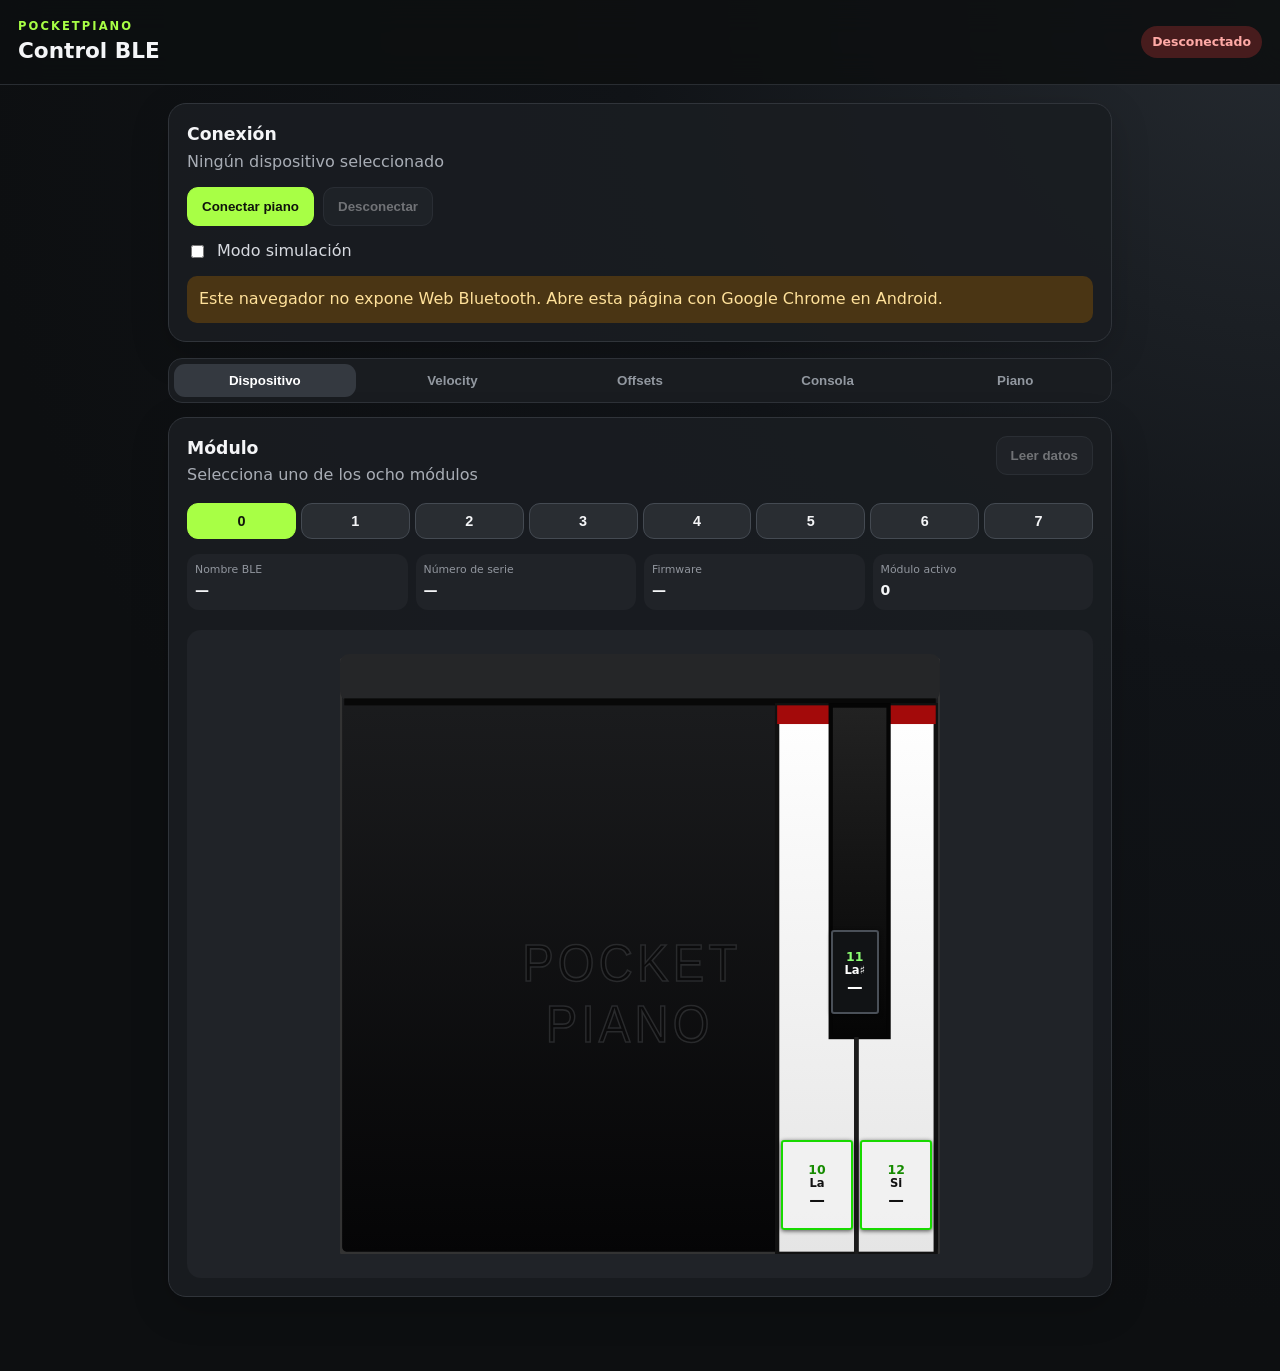
==== commit bd88918a: "Merge 4e9111f9c0a93656486fd7e2925a2abbaea3c4d8 into 1ae32983616d8cf82867634b7817235fc8616f7f" ====
--- a/control/index.html
+++ b/control/index.html
@@ -6,47 +6,52 @@
   <meta http-equiv="Cache-Control" content="no-cache, no-store, must-revalidate">
   <meta http-equiv="Pragma" content="no-cache">
   <meta http-equiv="Expires" content="0">
-  <meta name="theme-color" content="#050505">
-  <meta name="description" content="PocketPiano Control Center · configuración, calibración y diagnóstico Bluetooth LE">
-  <link rel="manifest" href="manifest.webmanifest?v=20260717-v3-logo2">
-  <link rel="icon" href="icons/icon.svg?v=20260717-v3-logo2" type="image/svg+xml">
-  <link rel="stylesheet" href="styles.css?v=20260717-v3-logo2">
-  <link rel="stylesheet" href="logo-brand.css?v=20260717-v3-logo2">
-  <link rel="stylesheet" href="key-overlay.css?v=20260717-v3-logo2">
-  <link rel="stylesheet" href="velocity-slider.css?v=20260717-v3-logo2">
-  <link rel="stylesheet" href="piano-fit.css?v=20260717-v3-logo2">
-  <link rel="stylesheet" href="piano-live.css?v=20260717-v3-logo2">
-  <title>PocketPiano Control Center</title>
+  <meta name="theme-color" content="#15171a">
+  <meta name="description" content="Configuración y diagnóstico de PocketPiano mediante Bluetooth LE">
+  <link rel="manifest" href="manifest.webmanifest?v=20260716-25">
+  <link rel="icon" href="icons/icon.svg?v=20260716-25" type="image/svg+xml">
+  <link rel="stylesheet" href="styles.css?v=20260716-25">
+  <link rel="stylesheet" href="key-overlay.css?v=20260716-25">
+  <link rel="stylesheet" href="velocity-slider.css?v=20260716-25">
+  <link rel="stylesheet" href="piano-fit.css?v=20260716-25">
+  <link rel="stylesheet" href="piano-live.css?v=20260716-25">
+  <title>PocketPiano Control</title>
 </head>
 <body>
 <header class="topbar">
-  <div class="brand-lockup" aria-label="PocketPiano">
-    <img class="brand-logo" src="assets/pocketpiano-logo.svg?v=20260717-v3-logo2" alt="PocketPiano">
-  </div>
+  <div><p class="eyebrow">POCKETPIANO</p><h1>Control BLE</h1></div>
   <span id="statusBadge" class="badge offline">Desconectado</span>
 </header>
 <main>
-  <section class="card connection-card hero-card">
-    <div class="connection-copy"><h2>Conecta y configura tu piano</h2><p id="deviceInfo" class="muted">Ningún dispositivo seleccionado</p></div>
-    <div class="connection-actions"><div class="button-row"><button id="connectBtn" class="primary">Conectar piano</button><button id="disconnectBtn" disabled>Desconectar</button></div><label class="switch-row"><input id="simulatorToggle" type="checkbox"><span>Modo simulación</span></label></div>
+  <section class="card connection-card">
+    <div><h2>Conexión</h2><p id="deviceInfo" class="muted">Ningún dispositivo seleccionado</p></div>
+    <div class="button-row"><button id="connectBtn" class="primary">Conectar piano</button><button id="disconnectBtn" disabled>Desconectar</button></div>
+    <label class="switch-row"><input id="simulatorToggle" type="checkbox"><span>Modo simulación</span></label>
     <div id="compatWarning" class="warning hidden"></div>
   </section>
   <nav class="tabs" aria-label="Secciones">
-    <button class="tab active" data-tab="device"><span>01</span>Dispositivo</button>
-    <button class="tab" data-tab="velocity"><span>02</span>Velocity</button>
-    <button class="tab" data-tab="offsets"><span>03</span>Offsets</button>
-    <button class="tab" data-tab="console"><span>04</span>Consola</button>
-    <button class="tab" data-tab="piano"><span>05</span>Piano</button>
+    <button class="tab active" data-tab="device">Dispositivo</button><button class="tab" data-tab="velocity">Velocity</button><button class="tab" data-tab="offsets">Offsets</button><button class="tab" data-tab="console">Consola</button><button class="tab" data-tab="piano">Piano</button>
   </nav>
-  <section id="device" class="panel active"><div class="card"><div class="section-head"><div><span class="section-kicker">HARDWARE</span><h2>Módulo activo</h2><p class="muted">Selecciona uno de los ocho módulos PocketPiano</p></div><button id="readModuleBtn">Leer datos</button></div><div id="moduleSelector" class="module-grid"><button class="module-button active">0</button><button class="module-button">1</button><button class="module-button">2</button><button class="module-button">3</button><button class="module-button">4</button><button class="module-button">5</button><button class="module-button">6</button><button class="module-button">7</button></div><div class="info-grid"><div><span>Nombre BLE</span><strong id="deviceName">—</strong></div><div><span>Número de serie</span><strong id="serialNumber">—</strong></div><div><span>Firmware</span><strong id="firmwareVersion">—</strong></div><div><span>Módulo activo</span><strong id="activeModule">0</strong></div></div><figure class="module-octave"><div id="keyReadings" class="key-readings hidden" aria-label="Lecturas de las teclas del módulo"></div><img id="moduleImage" src="assets/module-0.svg?v=20260717-v3-logo2" width="600" height="600" alt="Módulo 0 PocketPiano"></figure></div></section>
-  <section id="velocity" class="panel"><div class="card"><div class="section-head"><div><span class="section-kicker">RESPONSE CURVE</span><h2>Curvas de velocity</h2><p class="muted">Tiempos internos en ms × 10 · rango 0–1200</p></div><div class="button-row"><button id="readVelocityBtn">Leer</button><button id="writeVelocityBtn" class="primary">Guardar</button></div></div><div class="velocity-wrap"><div><h3>Teclas blancas</h3><div id="whiteVelocity" class="field-list"></div></div><div><h3>Teclas negras</h3><div id="blackVelocity" class="field-list"></div></div></div></div></section>
-  <section id="offsets" class="panel"><div class="card"><div class="section-head"><div><span class="section-kicker">CALIBRATION</span><h2>Offset por tecla</h2><p class="muted">12 teclas del módulo seleccionado</p></div><div class="button-row"><button id="readOffsetsBtn">Leer</button><button id="writeOffsetsBtn" class="primary">Guardar</button></div></div><div id="offsetGrid" class="offset-grid"></div></div></section>
-  <section id="console" class="panel"><div class="card console-card"><div class="section-head"><div><span class="section-kicker">DIAGNOSTICS</span><h2>Consola BLE</h2><p class="muted">Registro en tiempo real de comandos y respuestas</p></div><div class="button-row"><button id="consoleReadVelocityBtn" onclick="document.getElementById('readVelocityBtn').click()">Leer Velocity</button><button id="clearLogBtn">Limpiar</button></div></div><pre id="log"></pre></div></section>
-  <section id="piano" class="panel"><div class="card"><div class="section-head"><div><span class="section-kicker">LIVE MIDI</span><h2>Piano completo</h2><p class="muted">Módulos 0 a 7 · iluminación MIDI en tiempo real</p></div></div><div class="piano-scroll"><div class="piano-modules"><figure class="piano-module"><figcaption>Módulo 0</figcaption><img src="assets/module-0.svg?v=20260717-v3-logo2" alt="Módulo 0 PocketPiano"></figure><figure class="piano-module"><figcaption>Módulo 1</figcaption><img src="assets/module-octave.svg?v=20260717-v3-logo2" alt="Módulo 1 PocketPiano"></figure><figure class="piano-module"><figcaption>Módulo 2</figcaption><img src="assets/module-octave.svg?v=20260717-v3-logo2" alt="Módulo 2 PocketPiano"></figure><figure class="piano-module"><figcaption>Módulo 3</figcaption><img src="assets/module-octave.svg?v=20260717-v3-logo2" alt="Módulo 3 PocketPiano"></figure><figure class="piano-module"><figcaption>Módulo 4</figcaption><img src="assets/module-octave.svg?v=20260717-v3-logo2" alt="Módulo 4 PocketPiano"></figure><figure class="piano-module"><figcaption>Módulo 5</figcaption><img src="assets/module-octave.svg?v=20260717-v3-logo2" alt="Módulo 5 PocketPiano"></figure><figure class="piano-module"><figcaption>Módulo 6</figcaption><img src="assets/module-octave.svg?v=20260717-v3-logo2" alt="Módulo 6 PocketPiano"></figure><figure class="piano-module"><figcaption>Módulo 7</figcaption><img src="assets/module-octave.svg?v=20260717-v3-logo2" alt="Módulo 7 PocketPiano"></figure></div></div></div></section>
+  <section id="device" class="panel active">
+    <div class="card">
+      <div class="section-head"><div><h2>Módulo</h2><p class="muted">Selecciona uno de los ocho módulos</p></div><button id="readModuleBtn">Leer datos</button></div>
+      <div id="moduleSelector" class="module-grid"><button class="module-button active">0</button><button class="module-button">1</button><button class="module-button">2</button><button class="module-button">3</button><button class="module-button">4</button><button class="module-button">5</button><button class="module-button">6</button><button class="module-button">7</button></div>
+      <div class="info-grid">
+        <div><span>Nombre BLE</span><strong id="deviceName">—</strong></div><div><span>Número de serie</span><strong id="serialNumber">—</strong></div><div><span>Firmware</span><strong id="firmwareVersion">—</strong></div><div><span>Módulo activo</span><strong id="activeModule">0</strong></div>
+      </div>
+      <figure class="module-octave">
+        <div id="keyReadings" class="key-readings hidden" aria-label="Lecturas de las teclas del módulo"></div>
+        <img id="moduleImage" src="assets/module-0.svg?v=20260716-25" width="600" height="600" alt="Módulo 0 PocketPiano">
+      </figure>
+    </div>
+  </section>
+  <section id="velocity" class="panel"><div class="card"><div class="section-head"><div><h2>Curvas de velocity</h2><p class="muted">Tiempos internos expresados en ms × 10 · rango 0–1200</p></div><div class="button-row"><button id="readVelocityBtn">Leer</button><button id="writeVelocityBtn" class="primary">Guardar</button></div></div><div class="velocity-wrap"><div><h3>Teclas blancas</h3><div id="whiteVelocity" class="field-list"></div></div><div><h3>Teclas negras</h3><div id="blackVelocity" class="field-list"></div></div></div></div></section>
+  <section id="offsets" class="panel"><div class="card"><div class="section-head"><div><h2>Offset por tecla</h2><p class="muted">12 teclas del módulo seleccionado; rango entero de −32768 a 32767</p></div><div class="button-row"><button id="readOffsetsBtn">Leer</button><button id="writeOffsetsBtn" class="primary">Guardar</button></div></div><div id="offsetGrid" class="offset-grid"></div></div></section>
+  <section id="console" class="panel"><div class="card"><div class="section-head"><div><h2>Consola BLE</h2><p class="muted">Registro de comandos y respuestas</p></div><div class="button-row"><button id="consoleReadVelocityBtn" onclick="document.getElementById('readVelocityBtn').click()">Leer Velocity</button><button id="clearLogBtn">Limpiar</button></div></div><pre id="log"></pre></div></section>
+  <section id="piano" class="panel"><div class="card"><div class="section-head"><div><h2>Piano completo</h2><p class="muted">Vista conjunta de los módulos 0 a 7 · iluminación MIDI en tiempo real</p></div></div><div class="piano-scroll"><div class="piano-modules"><figure class="piano-module"><figcaption>Módulo 0</figcaption><img src="assets/module-0.svg?v=20260716-25" alt="Módulo 0 PocketPiano"></figure><figure class="piano-module"><figcaption>Módulo 1</figcaption><img src="assets/module-octave.svg?v=20260716-25" alt="Módulo 1 PocketPiano"></figure><figure class="piano-module"><figcaption>Módulo 2</figcaption><img src="assets/module-octave.svg?v=20260716-25" alt="Módulo 2 PocketPiano"></figure><figure class="piano-module"><figcaption>Módulo 3</figcaption><img src="assets/module-octave.svg?v=20260716-25" alt="Módulo 3 PocketPiano"></figure><figure class="piano-module"><figcaption>Módulo 4</figcaption><img src="assets/module-octave.svg?v=20260716-25" alt="Módulo 4 PocketPiano"></figure><figure class="piano-module"><figcaption>Módulo 5</figcaption><img src="assets/module-octave.svg?v=20260716-25" alt="Módulo 5 PocketPiano"></figure><figure class="piano-module"><figcaption>Módulo 6</figcaption><img src="assets/module-octave.svg?v=20260716-25" alt="Módulo 6 PocketPiano"></figure><figure class="piano-module"><figcaption>Módulo 7</figcaption><img src="assets/module-octave.svg?v=20260716-25" alt="Módulo 7 PocketPiano"></figure></div></div></div></section>
 </main>
-<footer class="app-footer"><span>POCKETPIANO</span><small>Control Center v3</small></footer>
 <div id="toast" class="toast" role="status"></div>
-<script src="piano-live.js?v=20260717-v3-logo2"></script>
-<script type="module" src="app-v3.js?v=20260717-v3-logo2"></script>
+<script src="piano-live.js?v=20260716-25"></script>
+<script type="module" src="app-v3.js?v=20260716-25"></script>
 </body>
 </html>
